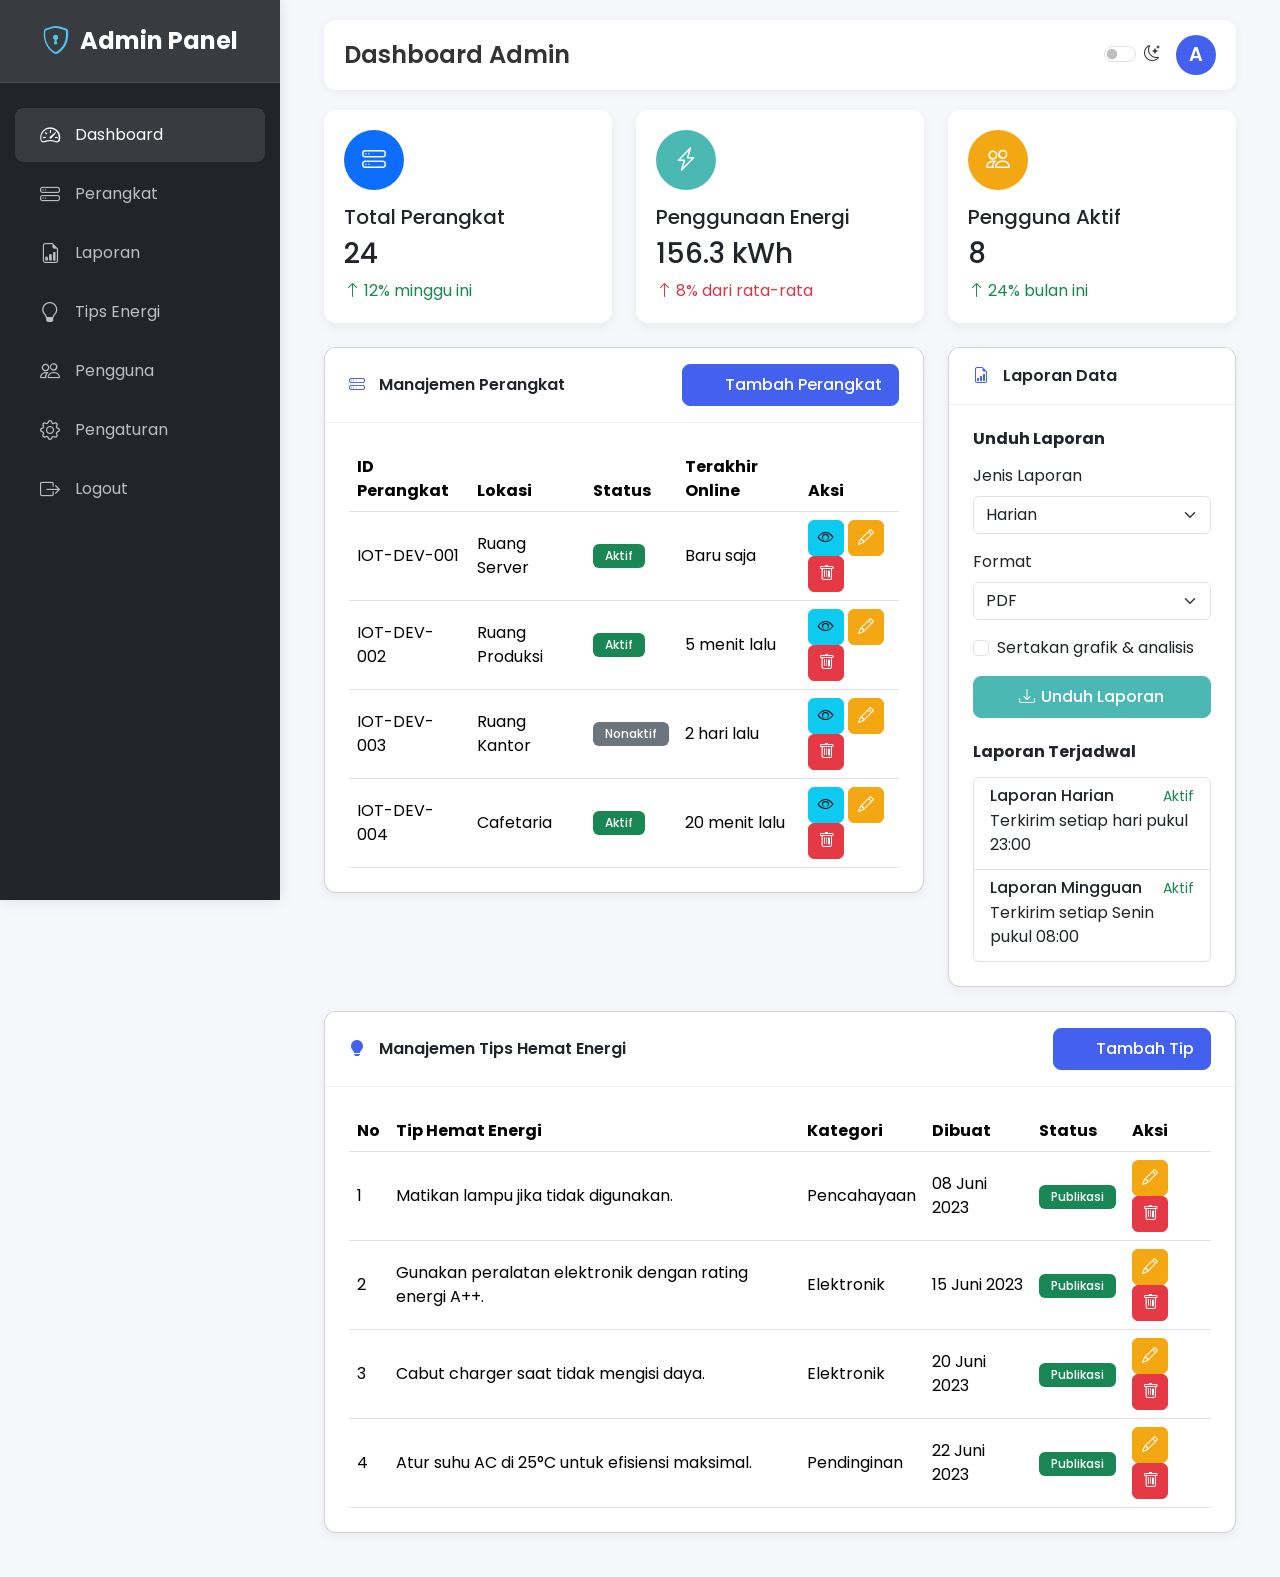
==== dashboard-admin.html @ 16c4a75a "Add user dashboard and login page with responsive design and dark mode support - Created dashboard-u" ====
<!doctype html>
<html lang="en">
    <head>
        <meta charset="UTF-8" />
        <meta name="viewport" content="width=device-width, initial-scale=1.0" />
        <title>Dashboard Admin</title>
        <!-- Bootstrap CSS -->
        <link
            href="https://cdn.jsdelivr.net/npm/bootstrap@5.3.3/dist/css/bootstrap.min.css"
            rel="stylesheet"
        />
        <!-- Bootstrap Icons -->
        <link
            rel="stylesheet"
            href="https://cdn.jsdelivr.net/npm/bootstrap-icons@1.11.3/font/bootstrap-icons.css"
        />
        <!-- Google Fonts -->
        <link rel="preconnect" href="https://fonts.googleapis.com" />
        <link rel="preconnect" href="https://fonts.gstatic.com" crossorigin />
        <link
            href="https://fonts.googleapis.com/css2?family=Poppins:wght@300;400;500;600;700&display=swap"
            rel="stylesheet"
        />
        <!-- DataTables -->
        <link
            href="https://cdn.datatables.net/1.13.6/css/dataTables.bootstrap5.min.css"
            rel="stylesheet"
        />
        <!-- AOS - Animate On Scroll Library -->
        <link
            href="https://unpkg.com/aos@2.3.1/dist/aos.css"
            rel="stylesheet"
        />
        <style>
            :root {
                --primary-color: #4361ee;
                --secondary-color: #3f37c9;
                --accent-color: #4cc9f0;
                --success-color: #4cb8b3;
                --warning-color: #f3a712;
                --danger-color: #e63946;
                --dark-color: #212529;
                --light-color: #f8f9fa;
                --body-bg: #f5f7fa;
            }

            body {
                font-family: "Poppins", sans-serif;
                background-color: var(--body-bg);
                min-height: 100vh;
                display: flex;
                flex-direction: column;
                color: #333;
                overflow-x: hidden;
            }

            /* Sidebar Styles */
            .sidebar {
                width: 280px;
                position: fixed;
                left: 0;
                top: 0;
                height: 100%;
                background: var(--dark-color);
                color: #fff;
                z-index: 1030;
                transition: all 0.3s;
                box-shadow: 0 0 15px rgba(0, 0, 0, 0.1);
                overflow-y: auto;
            }

            .sidebar-header {
                padding: 20px;
                background: rgba(255, 255, 255, 0.1);
                text-align: center;
                border-bottom: 1px solid rgba(255, 255, 255, 0.1);
            }

            .sidebar-brand {
                color: #fff;
                font-size: 1.5rem;
                font-weight: 700;
                text-decoration: none;
                display: flex;
                align-items: center;
                justify-content: center;
            }

            .sidebar-brand i {
                font-size: 1.75rem;
                margin-right: 10px;
                color: var(--accent-color);
            }

            .sidebar-menu {
                padding: 20px 0;
                list-style: none;
                margin: 0;
            }

            .sidebar-menu li {
                margin: 5px 15px;
                border-radius: 8px;
                overflow: hidden;
            }

            .sidebar-menu a {
                padding: 12px 20px;
                color: rgba(255, 255, 255, 0.7);
                text-decoration: none;
                font-size: 1rem;
                display: flex;
                align-items: center;
                transition: all 0.3s;
                border-radius: 8px;
            }

            .sidebar-menu a:hover,
            .sidebar-menu a.active {
                background: rgba(255, 255, 255, 0.1);
                color: #fff;
            }

            .sidebar-menu a i {
                margin-right: 10px;
                font-size: 1.25rem;
                width: 30px;
                text-align: center;
            }

            /* Main Content */
            .main-content {
                margin-left: 280px;
                padding: 20px;
                flex: 1;
                transition: all 0.3s;
                width: calc(100% - 280px);
                min-height: 100vh;
                overflow-x: hidden;
            }

            /* Header */
            .header {
                background-color: #fff;
                padding: 15px 20px;
                border-radius: 12px;
                box-shadow: 0 2px 10px rgba(0, 0, 0, 0.05);
                margin-bottom: 20px;
                display: flex;
                justify-content: space-between;
                align-items: center;
            }

            .header h2 {
                margin: 0;
                font-size: 1.5rem;
                font-weight: 600;
            }

            .user-profile {
                display: flex;
                align-items: center;
                gap: 10px;
            }

            .user-avatar {
                width: 40px;
                height: 40px;
                border-radius: 50%;
                background-color: var(--primary-color);
                color: white;
                display: flex;
                justify-content: center;
                align-items: center;
                font-weight: 600;
                font-size: 1.2rem;
            }

            /* Cards */
            .stat-card {
                border-radius: 12px;
                border: none;
                box-shadow: 0 4px 12px rgba(0, 0, 0, 0.05);
                transition: all 0.3s;
            }

            .stat-card:hover {
                transform: translateY(-5px);
                box-shadow: 0 8px 15px rgba(0, 0, 0, 0.1);
            }

            .stat-card .card-body {
                padding: 20px;
            }

            .stat-icon {
                width: 60px;
                height: 60px;
                border-radius: 50%;
                display: flex;
                align-items: center;
                justify-content: center;
                margin-bottom: 15px;
            }

            .stat-icon i {
                font-size: 24px;
                color: #fff;
            }

            /* Tables */
            .data-table {
                background: white;
                border-radius: 12px;
                overflow: hidden;
                box-shadow: 0 4px 12px rgba(0, 0, 0, 0.05);
            }

            .data-table .table {
                margin-bottom: 0;
            }

            .data-table .card-header {
                background-color: white;
                border-bottom: 1px solid rgba(0, 0, 0, 0.05);
                font-weight: 600;
                display: flex;
                align-items: center;
                justify-content: space-between;
                padding: 1rem 1.5rem;
            }

            .data-table .card-header i {
                color: var(--primary-color);
                margin-right: 10px;
            }

            .data-table .card-body {
                padding: 1.5rem;
            }

            /* Badges and buttons */
            .badge {
                padding: 6px 12px;
                font-weight: 500;
                border-radius: 6px;
            }

            .btn {
                border-radius: 8px;
                padding: 8px 16px;
                font-weight: 500;
                transition: all 0.3s ease;
            }

            .btn-icon {
                display: inline-flex;
                align-items: center;
                justify-content: center;
            }

            .btn-icon i {
                margin-right: 6px;
            }

            .btn-primary {
                background-color: var(--primary-color);
                border-color: var(--primary-color);
            }

            .btn-primary:hover {
                background-color: var(--secondary-color);
                border-color: var(--secondary-color);
                transform: translateY(-2px);
                box-shadow: 0 4px 8px rgba(67, 97, 238, 0.3);
            }

            .btn-success {
                background-color: var(--success-color);
                border-color: var(--success-color);
            }

            .btn-success:hover {
                background-color: #3da8a3;
                border-color: #3da8a3;
            }

            .btn-warning {
                background-color: var(--warning-color);
                border-color: var(--warning-color);
                color: white;
            }

            .btn-warning:hover {
                background-color: #e39700;
                border-color: #e39700;
                color: white;
            }

            .btn-danger {
                background-color: var(--danger-color);
                border-color: var(--danger-color);
            }

            .btn-danger:hover {
                background-color: #d32836;
                border-color: #d32836;
            }

            /* Mobile Responsiveness */
            .toggle-sidebar {
                background: none;
                border: none;
                color: #fff;
                font-size: 1.5rem;
                padding: 0.25rem 0.75rem;
                cursor: pointer;
                display: none;
            }

            /* Mobile Responsiveness */
            @media (max-width: 992px) {
                .sidebar {
                    margin-left: -280px;
                    z-index: 1050;
                    box-shadow: 5px 0 15px rgba(0, 0, 0, 0.2);
                }

                .sidebar.active {
                    margin-left: 0;
                }

                .main-content {
                    margin-left: 0;
                    width: 100%;
                    padding: 15px 10px;
                }

                .toggle-sidebar {
                    display: block;
                    position: fixed;
                    left: 15px;
                    top: 15px;
                    z-index: 1060;
                    background: var(--dark-color);
                    border-radius: 4px;
                }

                .header {
                    margin-top: 30px;
                    padding: 12px 15px;
                }

                .data-table .table {
                    min-width: 800px;
                }
            }

            .action-buttons .btn {
                width: 36px;
                height: 36px;
                padding: 0;
                display: inline-flex;
                align-items: center;
                justify-content: center;
                border-radius: 6px;
            }

            /* Modal styling */
            .modal-content {
                border-radius: 12px;
                border: none;
            }

            .modal-header {
                border-bottom: 1px solid rgba(0, 0, 0, 0.05);
                background-color: rgba(67, 97, 238, 0.05);
            }

            .modal-footer {
                border-top: 1px solid rgba(0, 0, 0, 0.05);
            }

            /* Dark Mode Toggle */
            .form-check-input:checked {
                background-color: var(--primary-color);
                border-color: var(--primary-color);
            }

            /* Dark Mode Styles */
            body.dark-mode {
                background-color: #121212;
                color: #f0f0f0;
            }

            body.dark-mode .sidebar {
                background: #1a1a1a;
            }

            body.dark-mode .header,
            body.dark-mode .stat-card,
            body.dark-mode .data-table,
            body.dark-mode .modal-content {
                background-color: #1e1e1e;
                color: #f0f0f0;
            }

            body.dark-mode .data-table .card-header {
                background-color: #1e1e1e;
                border-bottom: 1px solid rgba(255, 255, 255, 0.1);
            }

            body.dark-mode .table {
                color: #f0f0f0;
            }

            body.dark-mode .text-muted {
                color: #b0b0b0 !important;
            }

            body.dark-mode .list-group-item {
                background-color: #1e1e1e;
                color: #f0f0f0;
                border-color: rgba(255, 255, 255, 0.1);
            }
        </style>
    </head>

    <body>
        <!-- Toggle Sidebar Button (Mobile) -->
        <button class="toggle-sidebar" id="sidebarToggler">
            <i class="bi bi-list"></i>
        </button>

        <!-- Sidebar -->
        <div class="sidebar" id="sidebar">
            <div class="sidebar-header">
                <a href="#" class="sidebar-brand">
                    <i class="bi bi-shield-lock"></i>
                    Admin Panel
                </a>
            </div>

            <ul class="sidebar-menu">
                <li>
                    <a href="#" class="active">
                        <i class="bi bi-speedometer2"></i>
                        Dashboard
                    </a>
                </li>
                <li>
                    <a href="#">
                        <i class="bi bi-hdd-stack"></i>
                        Perangkat
                    </a>
                </li>
                <li>
                    <a href="#">
                        <i class="bi bi-file-earmark-bar-graph"></i>
                        Laporan
                    </a>
                </li>
                <li>
                    <a href="#">
                        <i class="bi bi-lightbulb"></i>
                        Tips Energi
                    </a>
                </li>
                <li>
                    <a href="#">
                        <i class="bi bi-people"></i>
                        Pengguna
                    </a>
                </li>
                <li>
                    <a href="#">
                        <i class="bi bi-gear"></i>
                        Pengaturan
                    </a>
                </li>
                <li>
                    <a href="index.html">
                        <i class="bi bi-box-arrow-right"></i>
                        Logout
                    </a>
                </li>
            </ul>
        </div>

        <!-- Main Content -->
        <div class="main-content" id="main-content">
            <div class="container-fluid px-md-4 px-2">
                <!-- Header -->
                <div
                    class="header"
                    data-aos="fade-down"
                    data-aos-duration="800"
                >
                    <h2>Dashboard Admin</h2>
                    <div class="user-profile">
                        <div class="d-flex align-items-center">
                            <div class="form-check form-switch me-3">
                                <input
                                    class="form-check-input"
                                    type="checkbox"
                                    id="darkModeSwitch"
                                />
                                <label
                                    class="form-check-label"
                                    for="darkModeSwitch"
                                >
                                    <i class="bi bi-moon-stars"></i>
                                </label>
                            </div>
                            <div class="user-avatar">A</div>
                        </div>
                    </div>
                </div>

                <!-- Stats Cards -->
                <div class="row g-4 mb-4">
                    <div
                        class="col-md-4"
                        data-aos="fade-up"
                        data-aos-duration="800"
                    >
                        <div class="card stat-card">
                            <div class="card-body">
                                <div class="d-flex justify-content-between">
                                    <div>
                                        <div class="stat-icon bg-primary">
                                            <i class="bi bi-hdd-stack"></i>
                                        </div>
                                        <h5 class="card-title">
                                            Total Perangkat
                                        </h5>
                                        <h3 class="mb-2">24</h3>
                                        <p class="text-success mb-0">
                                            <i class="bi bi-arrow-up"></i> 12%
                                            minggu ini
                                        </p>
                                    </div>
                                </div>
                            </div>
                        </div>
                    </div>
                    <div
                        class="col-md-4"
                        data-aos="fade-up"
                        data-aos-duration="800"
                        data-aos-delay="100"
                    >
                        <div class="card stat-card">
                            <div class="card-body">
                                <div class="d-flex justify-content-between">
                                    <div>
                                        <div
                                            class="stat-icon"
                                            style="
                                                background-color: var(
                                                    --success-color
                                                );
                                            "
                                        >
                                            <i
                                                class="bi bi-lightning-charge"
                                            ></i>
                                        </div>
                                        <h5 class="card-title">
                                            Penggunaan Energi
                                        </h5>
                                        <h3 class="mb-2">156.3 kWh</h3>
                                        <p class="text-danger mb-0">
                                            <i class="bi bi-arrow-up"></i> 8%
                                            dari rata-rata
                                        </p>
                                    </div>
                                </div>
                            </div>
                        </div>
                    </div>
                    <div
                        class="col-md-4"
                        data-aos="fade-up"
                        data-aos-duration="800"
                        data-aos-delay="200"
                    >
                        <div class="card stat-card">
                            <div class="card-body">
                                <div class="d-flex justify-content-between">
                                    <div>
                                        <div
                                            class="stat-icon"
                                            style="
                                                background-color: var(
                                                    --warning-color
                                                );
                                            "
                                        >
                                            <i class="bi bi-people"></i>
                                        </div>
                                        <h5 class="card-title">
                                            Pengguna Aktif
                                        </h5>
                                        <h3 class="mb-2">8</h3>
                                        <p class="text-success mb-0">
                                            <i class="bi bi-arrow-up"></i> 24%
                                            bulan ini
                                        </p>
                                    </div>
                                </div>
                            </div>
                        </div>
                    </div>
                </div>

                <!-- Device Management -->
                <div class="row g-4 mb-4">
                    <div class="col-lg-8" data-aos="fade-up">
                        <div class="card data-table">
                            <div class="card-header">
                                <div>
                                    <i class="bi bi-hdd-stack"></i>
                                    Manajemen Perangkat
                                </div>
                                <button
                                    class="btn btn-primary btn-icon"
                                    data-bs-toggle="modal"
                                    data-bs-target="#addDeviceModal"
                                >
                                    <i class="bi bi-plus-lg"></i> Tambah
                                    Perangkat
                                </button>
                            </div>
                            <div class="card-body">
                                <div class="table-responsive">
                                    <table
                                        id="deviceTable"
                                        class="table table-hover align-middle"
                                    >
                                        <thead>
                                            <tr>
                                                <th>ID Perangkat</th>
                                                <th>Lokasi</th>
                                                <th>Status</th>
                                                <th>Terakhir Online</th>
                                                <th>Aksi</th>
                                            </tr>
                                        </thead>
                                        <tbody>
                                            <tr>
                                                <td>IOT-DEV-001</td>
                                                <td>Ruang Server</td>
                                                <td>
                                                    <span
                                                        class="badge bg-success"
                                                        >Aktif</span
                                                    >
                                                </td>
                                                <td>Baru saja</td>
                                                <td class="action-buttons">
                                                    <button
                                                        class="btn btn-info"
                                                        title="Lihat detail"
                                                    >
                                                        <i
                                                            class="bi bi-eye"
                                                        ></i>
                                                    </button>
                                                    <button
                                                        class="btn btn-warning"
                                                        title="Edit"
                                                    >
                                                        <i
                                                            class="bi bi-pencil"
                                                        ></i>
                                                    </button>
                                                    <button
                                                        class="btn btn-danger"
                                                        title="Hapus"
                                                    >
                                                        <i
                                                            class="bi bi-trash"
                                                        ></i>
                                                    </button>
                                                </td>
                                            </tr>
                                            <tr>
                                                <td>IOT-DEV-002</td>
                                                <td>Ruang Produksi</td>
                                                <td>
                                                    <span
                                                        class="badge bg-success"
                                                        >Aktif</span
                                                    >
                                                </td>
                                                <td>5 menit lalu</td>
                                                <td class="action-buttons">
                                                    <button
                                                        class="btn btn-info"
                                                        title="Lihat detail"
                                                    >
                                                        <i
                                                            class="bi bi-eye"
                                                        ></i>
                                                    </button>
                                                    <button
                                                        class="btn btn-warning"
                                                        title="Edit"
                                                    >
                                                        <i
                                                            class="bi bi-pencil"
                                                        ></i>
                                                    </button>
                                                    <button
                                                        class="btn btn-danger"
                                                        title="Hapus"
                                                    >
                                                        <i
                                                            class="bi bi-trash"
                                                        ></i>
                                                    </button>
                                                </td>
                                            </tr>
                                            <tr>
                                                <td>IOT-DEV-003</td>
                                                <td>Ruang Kantor</td>
                                                <td>
                                                    <span
                                                        class="badge bg-secondary"
                                                        >Nonaktif</span
                                                    >
                                                </td>
                                                <td>2 hari lalu</td>
                                                <td class="action-buttons">
                                                    <button
                                                        class="btn btn-info"
                                                        title="Lihat detail"
                                                    >
                                                        <i
                                                            class="bi bi-eye"
                                                        ></i>
                                                    </button>
                                                    <button
                                                        class="btn btn-warning"
                                                        title="Edit"
                                                    >
                                                        <i
                                                            class="bi bi-pencil"
                                                        ></i>
                                                    </button>
                                                    <button
                                                        class="btn btn-danger"
                                                        title="Hapus"
                                                    >
                                                        <i
                                                            class="bi bi-trash"
                                                        ></i>
                                                    </button>
                                                </td>
                                            </tr>
                                            <tr>
                                                <td>IOT-DEV-004</td>
                                                <td>Cafetaria</td>
                                                <td>
                                                    <span
                                                        class="badge bg-success"
                                                        >Aktif</span
                                                    >
                                                </td>
                                                <td>20 menit lalu</td>
                                                <td class="action-buttons">
                                                    <button
                                                        class="btn btn-info"
                                                        title="Lihat detail"
                                                    >
                                                        <i
                                                            class="bi bi-eye"
                                                        ></i>
                                                    </button>
                                                    <button
                                                        class="btn btn-warning"
                                                        title="Edit"
                                                    >
                                                        <i
                                                            class="bi bi-pencil"
                                                        ></i>
                                                    </button>
                                                    <button
                                                        class="btn btn-danger"
                                                        title="Hapus"
                                                    >
                                                        <i
                                                            class="bi bi-trash"
                                                        ></i>
                                                    </button>
                                                </td>
                                            </tr>
                                        </tbody>
                                    </table>
                                </div>
                            </div>
                        </div>
                    </div>

                    <!-- Reports -->
                    <div
                        class="col-lg-4"
                        data-aos="fade-up"
                        data-aos-delay="100"
                    >
                        <div class="card data-table">
                            <div class="card-header">
                                <div>
                                    <i class="bi bi-file-earmark-bar-graph"></i>
                                    Laporan Data
                                </div>
                            </div>
                            <div class="card-body">
                                <div class="mb-4">
                                    <h6 class="fw-bold mb-3">Unduh Laporan</h6>
                                    <form>
                                        <div class="mb-3">
                                            <label
                                                for="reportType"
                                                class="form-label"
                                                >Jenis Laporan</label
                                            >
                                            <select
                                                id="reportType"
                                                class="form-select"
                                            >
                                                <option>Harian</option>
                                                <option>Mingguan</option>
                                                <option>Bulanan</option>
                                                <option>Kustom</option>
                                            </select>
                                        </div>

                                        <div class="mb-3">
                                            <label
                                                for="reportFormat"
                                                class="form-label"
                                                >Format</label
                                            >
                                            <select
                                                id="reportFormat"
                                                class="form-select"
                                            >
                                                <option>PDF</option>
                                                <option>Excel</option>
                                                <option>CSV</option>
                                            </select>
                                        </div>

                                        <div class="mb-3">
                                            <div class="form-check">
                                                <input
                                                    class="form-check-input"
                                                    type="checkbox"
                                                    id="includeCharts"
                                                />
                                                <label
                                                    class="form-check-label"
                                                    for="includeCharts"
                                                >
                                                    Sertakan grafik & analisis
                                                </label>
                                            </div>
                                        </div>

                                        <div class="d-grid">
                                            <button
                                                type="submit"
                                                class="btn btn-success btn-icon"
                                            >
                                                <i class="bi bi-download"></i>
                                                Unduh Laporan
                                            </button>
                                        </div>
                                    </form>
                                </div>

                                <div>
                                    <h6 class="fw-bold mb-3">
                                        Laporan Terjadwal
                                    </h6>
                                    <div class="list-group">
                                        <a
                                            href="#"
                                            class="list-group-item list-group-item-action"
                                        >
                                            <div
                                                class="d-flex w-100 justify-content-between"
                                            >
                                                <h6 class="mb-1">
                                                    Laporan Harian
                                                </h6>
                                                <small class="text-success"
                                                    >Aktif</small
                                                >
                                            </div>
                                            <p class="mb-1">
                                                Terkirim setiap hari pukul 23:00
                                            </p>
                                        </a>
                                        <a
                                            href="#"
                                            class="list-group-item list-group-item-action"
                                        >
                                            <div
                                                class="d-flex w-100 justify-content-between"
                                            >
                                                <h6 class="mb-1">
                                                    Laporan Mingguan
                                                </h6>
                                                <small class="text-success"
                                                    >Aktif</small
                                                >
                                            </div>
                                            <p class="mb-1">
                                                Terkirim setiap Senin pukul
                                                08:00
                                            </p>
                                        </a>
                                    </div>
                                </div>
                            </div>
                        </div>
                    </div>
                </div>

                <!-- Energy Tips Management -->
                <div class="row mb-4">
                    <div class="col-12" data-aos="fade-up" data-aos-delay="150">
                        <div class="card data-table">
                            <div class="card-header">
                                <div>
                                    <i class="bi bi-lightbulb-fill"></i>
                                    Manajemen Tips Hemat Energi
                                </div>
                                <button
                                    class="btn btn-primary btn-icon"
                                    data-bs-toggle="modal"
                                    data-bs-target="#addTipModal"
                                >
                                    <i class="bi bi-plus-lg"></i> Tambah Tip
                                </button>
                            </div>
                            <div class="card-body">
                                <div class="table-responsive">
                                    <table
                                        id="tipsTable"
                                        class="table table-hover align-middle"
                                    >
                                        <thead>
                                            <tr>
                                                <th>No</th>
                                                <th>Tip Hemat Energi</th>
                                                <th>Kategori</th>
                                                <th>Dibuat</th>
                                                <th>Status</th>
                                                <th>Aksi</th>
                                            </tr>
                                        </thead>
                                        <tbody>
                                            <tr>
                                                <td>1</td>
                                                <td>
                                                    Matikan lampu jika tidak
                                                    digunakan.
                                                </td>
                                                <td>Pencahayaan</td>
                                                <td>08 Juni 2023</td>
                                                <td>
                                                    <span
                                                        class="badge bg-success"
                                                        >Publikasi</span
                                                    >
                                                </td>
                                                <td class="action-buttons">
                                                    <button
                                                        class="btn btn-warning"
                                                        title="Edit"
                                                    >
                                                        <i
                                                            class="bi bi-pencil"
                                                        ></i>
                                                    </button>
                                                    <button
                                                        class="btn btn-danger"
                                                        title="Hapus"
                                                    >
                                                        <i
                                                            class="bi bi-trash"
                                                        ></i>
                                                    </button>
                                                </td>
                                            </tr>
                                            <tr>
                                                <td>2</td>
                                                <td>
                                                    Gunakan peralatan elektronik
                                                    dengan rating energi A++.
                                                </td>
                                                <td>Elektronik</td>
                                                <td>15 Juni 2023</td>
                                                <td>
                                                    <span
                                                        class="badge bg-success"
                                                        >Publikasi</span
                                                    >
                                                </td>
                                                <td class="action-buttons">
                                                    <button
                                                        class="btn btn-warning"
                                                        title="Edit"
                                                    >
                                                        <i
                                                            class="bi bi-pencil"
                                                        ></i>
                                                    </button>
                                                    <button
                                                        class="btn btn-danger"
                                                        title="Hapus"
                                                    >
                                                        <i
                                                            class="bi bi-trash"
                                                        ></i>
                                                    </button>
                                                </td>
                                            </tr>
                                            <tr>
                                                <td>3</td>
                                                <td>
                                                    Cabut charger saat tidak
                                                    mengisi daya.
                                                </td>
                                                <td>Elektronik</td>
                                                <td>20 Juni 2023</td>
                                                <td>
                                                    <span
                                                        class="badge bg-success"
                                                        >Publikasi</span
                                                    >
                                                </td>
                                                <td class="action-buttons">
                                                    <button
                                                        class="btn btn-warning"
                                                        title="Edit"
                                                    >
                                                        <i
                                                            class="bi bi-pencil"
                                                        ></i>
                                                    </button>
                                                    <button
                                                        class="btn btn-danger"
                                                        title="Hapus"
                                                    >
                                                        <i
                                                            class="bi bi-trash"
                                                        ></i>
                                                    </button>
                                                </td>
                                            </tr>
                                            <tr>
                                                <td>4</td>
                                                <td>
                                                    Atur suhu AC di 25°C untuk
                                                    efisiensi maksimal.
                                                </td>
                                                <td>Pendinginan</td>
                                                <td>22 Juni 2023</td>
                                                <td>
                                                    <span
                                                        class="badge bg-success"
                                                        >Publikasi</span
                                                    >
                                                </td>
                                                <td class="action-buttons">
                                                    <button
                                                        class="btn btn-warning"
                                                        title="Edit"
                                                    >
                                                        <i
                                                            class="bi bi-pencil"
                                                        ></i>
                                                    </button>
                                                    <button
                                                        class="btn btn-danger"
                                                        title="Hapus"
                                                    >
                                                        <i
                                                            class="bi bi-trash"
                                                        ></i>
                                                    </button>
                                                </td>
                                            </tr>
                                        </tbody>
                                    </table>
                                </div>
                            </div>
                        </div>
                    </div>
                </div>
            </div>
        </div>

        <!-- Add Device Modal -->
        <div
            class="modal fade"
            id="addDeviceModal"
            tabindex="-1"
            aria-hidden="true"
        >
            <div class="modal-dialog modal-dialog-centered">
                <div class="modal-content">
                    <div class="modal-header">
                        <h5 class="modal-title">
                            <i class="bi bi-hdd-stack me-2"></i>Tambah Perangkat
                            Baru
                        </h5>
                        <button
                            type="button"
                            class="btn-close"
                            data-bs-dismiss="modal"
                            aria-label="Close"
                        ></button>
                    </div>
                    <div class="modal-body">
                        <form id="addDeviceForm">
                            <div class="mb-3">
                                <label for="deviceId" class="form-label"
                                    >ID Perangkat</label
                                >
                                <input
                                    type="text"
                                    class="form-control"
                                    id="deviceId"
                                    placeholder="mis. IOT-DEV-005"
                                />
                            </div>
                            <div class="mb-3">
                                <label for="deviceLocation" class="form-label"
                                    >Lokasi</label
                                >
                                <input
                                    type="text"
                                    class="form-control"
                                    id="deviceLocation"
                                    placeholder="mis. Ruang Meeting"
                                />
                            </div>
                            <div class="mb-3">
                                <label for="deviceType" class="form-label"
                                    >Tipe Perangkat</label
                                >
                                <select class="form-select" id="deviceType">
                                    <option>Sensor Energi</option>
                                    <option>Smart Plug</option>
                                    <option>Meter Listrik</option>
                                    <option>Sensor Suhu</option>
                                </select>
                            </div>
                            <div class="mb-3">
                                <label
                                    for="deviceDescription"
                                    class="form-label"
                                    >Deskripsi</label
                                >
                                <textarea
                                    class="form-control"
                                    id="deviceDescription"
                                    rows="3"
                                ></textarea>
                            </div>
                            <div class="form-check form-switch mb-3">
                                <input
                                    class="form-check-input"
                                    type="checkbox"
                                    id="deviceStatus"
                                    checked
                                />
                                <label
                                    class="form-check-label"
                                    for="deviceStatus"
                                    >Aktifkan perangkat</label
                                >
                            </div>
                        </form>
                    </div>
                    <div class="modal-footer">
                        <button
                            type="button"
                            class="btn btn-secondary"
                            data-bs-dismiss="modal"
                        >
                            Batal
                        </button>
                        <button type="button" class="btn btn-primary">
                            Simpan Perangkat
                        </button>
                    </div>
                </div>
            </div>
        </div>

        <!-- Add Tip Modal -->
        <div
            class="modal fade"
            id="addTipModal"
            tabindex="-1"
            aria-hidden="true"
        >
            <div class="modal-dialog modal-dialog-centered">
                <div class="modal-content">
                    <div class="modal-header">
                        <h5 class="modal-title">
                            <i class="bi bi-lightbulb me-2"></i>Tambah Tip Hemat
                            Energi
                        </h5>
                        <button
                            type="button"
                            class="btn-close"
                            data-bs-dismiss="modal"
                            aria-label="Close"
                        ></button>
                    </div>
                    <div class="modal-body">
                        <form id="addTipForm">
                            <div class="mb-3">
                                <label for="tipContent" class="form-label"
                                    >Konten Tip</label
                                >
                                <textarea
                                    class="form-control"
                                    id="tipContent"
                                    rows="3"
                                ></textarea>
                            </div>
                            <div class="mb-3">
                                <label for="tipCategory" class="form-label"
                                    >Kategori</label
                                >
                                <select class="form-select" id="tipCategory">
                                    <option>Pencahayaan</option>
                                    <option>Elektronik</option>
                                    <option>Pendinginan</option>
                                    <option>Pemanasan</option>
                                    <option>Lainnya</option>
                                </select>
                            </div>
                            <div class="form-check form-switch mb-3">
                                <input
                                    class="form-check-input"
                                    type="checkbox"
                                    id="tipStatus"
                                    checked
                                />
                                <label class="form-check-label" for="tipStatus"
                                    >Publikasikan segera</label
                                >
                            </div>
                        </form>
                    </div>
                    <div class="modal-footer">
                        <button
                            type="button"
                            class="btn btn-secondary"
                            data-bs-dismiss="modal"
                        >
                            Batal
                        </button>
                        <button type="button" class="btn btn-primary">
                            Simpan Tip
                        </button>
                    </div>
                </div>
            </div>
        </div>

        <!-- Bootstrap JS -->
        <script src="https://cdn.jsdelivr.net/npm/bootstrap@5.3.3/dist/js/bootstrap.bundle.min.js"></script>
        <!-- DataTables JS -->
        <script src="https://code.jquery.com/jquery-3.7.0.js"></script>
        <script src="https://cdn.datatables.net/1.13.6/js/jquery.dataTables.min.js"></script>
        <script src="https://cdn.datatables.net/1.13.6/js/dataTables.bootstrap5.min.js"></script>
        <!-- AOS - Animate On Scroll -->
        <script src="https://unpkg.com/aos@2.3.1/dist/aos.js"></script>
        <!-- Custom JS -->
        <script>
            // Initialize AOS
            AOS.init();

            // Initialize DataTables
            $(document).ready(function () {
                $("#deviceTable").DataTable({
                    responsive: true,
                    pageLength: 5,
                    lengthMenu: [5, 10, 25, 50],
                    scrollX: true,
                    autoWidth: false,
                });

                $("#tipsTable").DataTable({
                    responsive: true,
                    pageLength: 5,
                    lengthMenu: [5, 10, 25, 50],
                    scrollX: true,
                    autoWidth: false,
                });

                // Fix layout issues with DataTables on window resize
                $(window).on("resize", function () {
                    $(".dataTable").DataTable().columns.adjust();
                });
            });

            // Sidebar Toggle for Mobile
            document
                .getElementById("sidebarToggler")
                .addEventListener("click", function () {
                    const sidebar = document.getElementById("sidebar");
                    sidebar.classList.toggle("active");

                    // If sidebar is active (opened), add overlay
                    if (sidebar.classList.contains("active")) {
                        const overlay = document.createElement("div");
                        overlay.id = "sidebar-overlay";
                        overlay.style.position = "fixed";
                        overlay.style.top = "0";
                        overlay.style.left = "0";
                        overlay.style.right = "0";
                        overlay.style.bottom = "0";
                        overlay.style.backgroundColor = "rgba(0,0,0,0.4)";
                        overlay.style.zIndex = "1040";
                        document.body.appendChild(overlay);

                        overlay.addEventListener("click", function () {
                            sidebar.classList.remove("active");
                            this.remove();
                        });
                    } else {
                        // Remove overlay when sidebar is closed
                        const existingOverlay =
                            document.getElementById("sidebar-overlay");
                        if (existingOverlay) {
                            existingOverlay.remove();
                        }
                    }
                });

            // Dark Mode Toggle
            const darkModeSwitch = document.getElementById("darkModeSwitch");
            const body = document.body;

            // Check for saved dark mode preference or use OS preference
            const isDarkMode =
                localStorage.getItem("darkMode") === "enabled" ||
                (window.matchMedia &&
                    window.matchMedia("(prefers-color-scheme: dark)").matches &&
                    localStorage.getItem("darkMode") !== "disabled");

            // Set initial state
            if (isDarkMode) {
                body.classList.add("dark-mode");
                darkModeSwitch.checked = true;
            }

            // Toggle dark mode
            darkModeSwitch.addEventListener("change", function () {
                if (this.checked) {
                    body.classList.add("dark-mode");
                    localStorage.setItem("darkMode", "enabled");
                } else {
                    body.classList.remove("dark-mode");
                    localStorage.setItem("darkMode", "disabled");
                }
            });

            // Alert for demo actions
            document.addEventListener("click", function (e) {
                const target = e.target;

                // If we click on a button inside action-buttons
                if (
                    target.tagName === "I" &&
                    target.parentElement.classList.contains("btn")
                ) {
                    e.preventDefault();
                    alert(
                        "Fitur ini akan berfungsi di implementasi sebenarnya.",
                    );
                }

                // Save buttons in modals
                if (
                    target.innerText === "Simpan Perangkat" ||
                    target.innerText === "Simpan Tip"
                ) {
                    e.preventDefault();
                    alert("Data tersimpan! (Demo)");
                    // Close modal
                    const modal = bootstrap.Modal.getInstance(
                        target.closest(".modal"),
                    );
                    modal.hide();
                }
            });
        </script>
    </body>
</html>
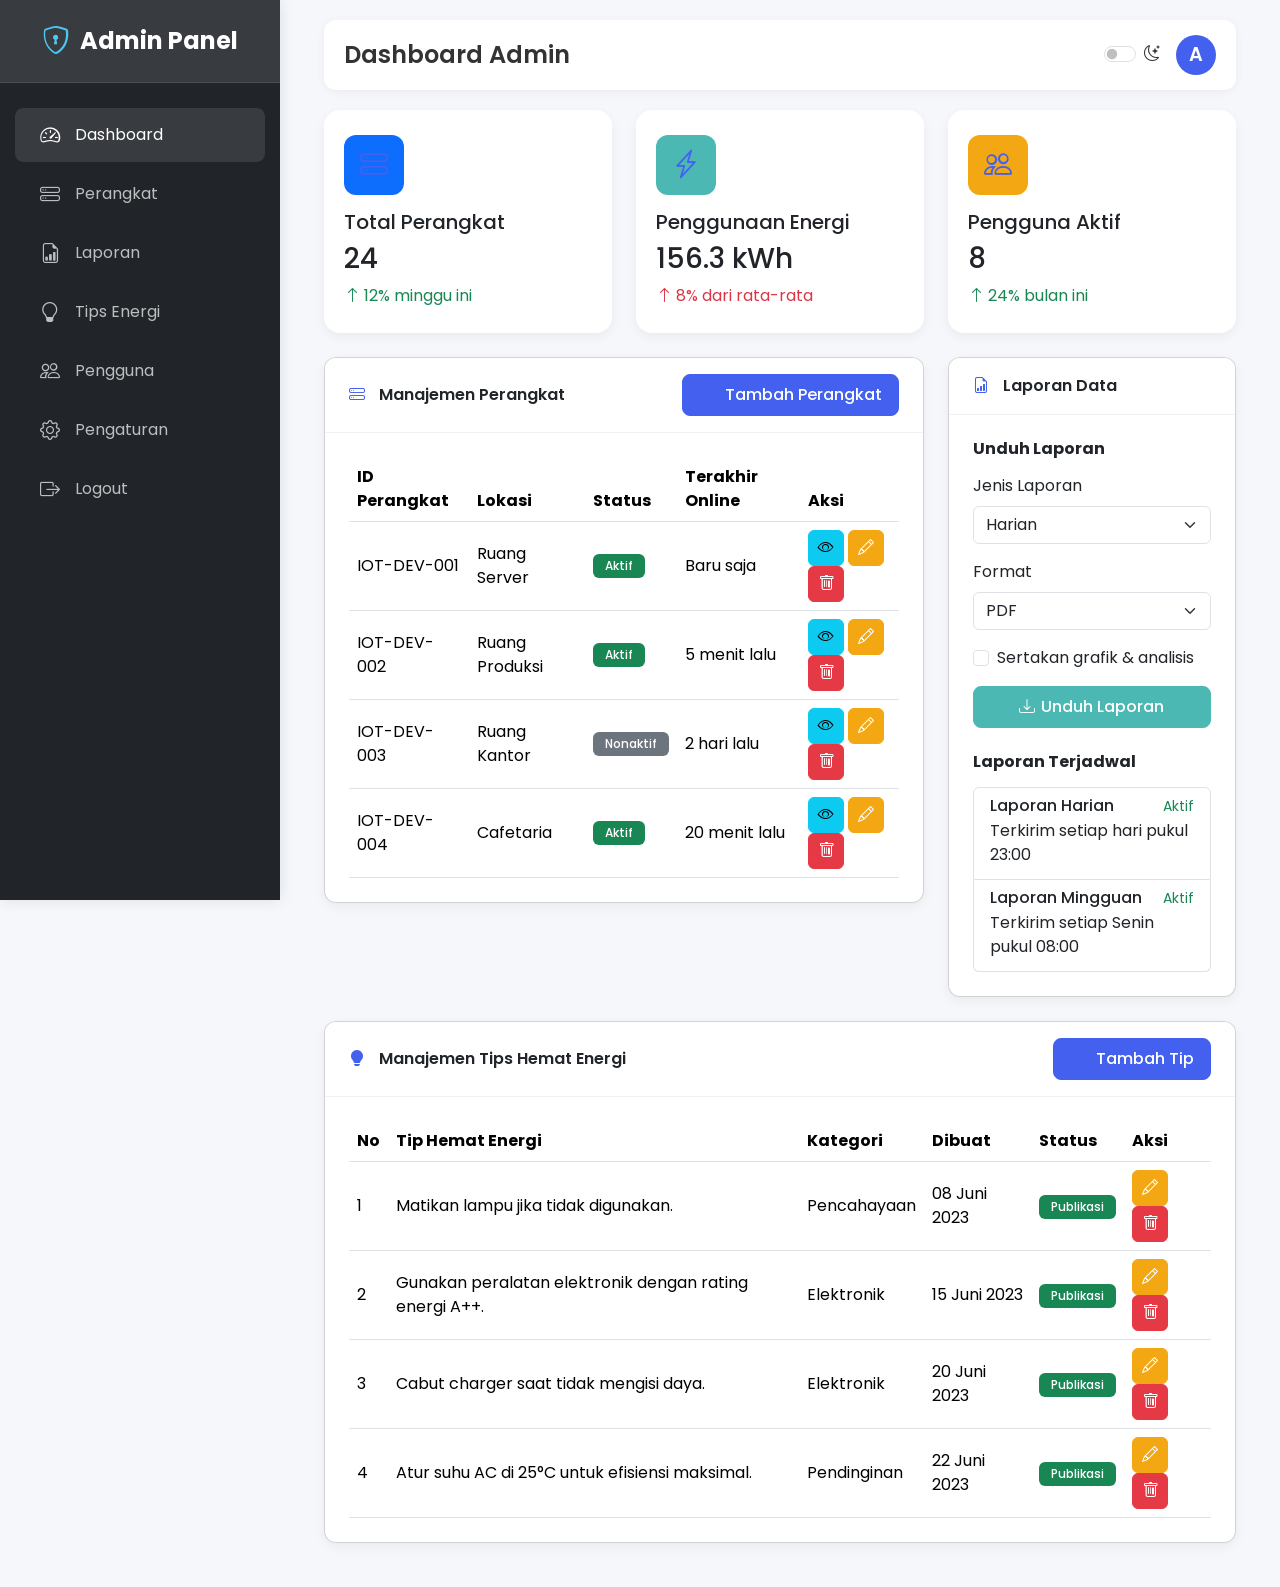
==== commit 2e69317b: "Refactor login page and styles; add external CSS and JS files for better organization and maintainab" ====
--- a/dashboard-admin.html
+++ b/dashboard-admin.html
@@ -1,1412 +1,641 @@
-<!doctype html>
+<!DOCTYPE html>
 <html lang="en">
-    <head>
-        <meta charset="UTF-8" />
-        <meta name="viewport" content="width=device-width, initial-scale=1.0" />
-        <title>Dashboard Admin</title>
-        <!-- Bootstrap CSS -->
-        <link
-            href="https://cdn.jsdelivr.net/npm/bootstrap@5.3.3/dist/css/bootstrap.min.css"
-            rel="stylesheet"
-        />
-        <!-- Bootstrap Icons -->
-        <link
-            rel="stylesheet"
-            href="https://cdn.jsdelivr.net/npm/bootstrap-icons@1.11.3/font/bootstrap-icons.css"
-        />
-        <!-- Google Fonts -->
-        <link rel="preconnect" href="https://fonts.googleapis.com" />
-        <link rel="preconnect" href="https://fonts.gstatic.com" crossorigin />
-        <link
-            href="https://fonts.googleapis.com/css2?family=Poppins:wght@300;400;500;600;700&display=swap"
-            rel="stylesheet"
-        />
-        <!-- DataTables -->
-        <link
-            href="https://cdn.datatables.net/1.13.6/css/dataTables.bootstrap5.min.css"
-            rel="stylesheet"
-        />
-        <!-- AOS - Animate On Scroll Library -->
-        <link
-            href="https://unpkg.com/aos@2.3.1/dist/aos.css"
-            rel="stylesheet"
-        />
-        <style>
-            :root {
-                --primary-color: #4361ee;
-                --secondary-color: #3f37c9;
-                --accent-color: #4cc9f0;
-                --success-color: #4cb8b3;
-                --warning-color: #f3a712;
-                --danger-color: #e63946;
-                --dark-color: #212529;
-                --light-color: #f8f9fa;
-                --body-bg: #f5f7fa;
-            }
-
-            body {
-                font-family: "Poppins", sans-serif;
-                background-color: var(--body-bg);
-                min-height: 100vh;
-                display: flex;
-                flex-direction: column;
-                color: #333;
-                overflow-x: hidden;
-            }
-
-            /* Sidebar Styles */
-            .sidebar {
-                width: 280px;
-                position: fixed;
-                left: 0;
-                top: 0;
-                height: 100%;
-                background: var(--dark-color);
-                color: #fff;
-                z-index: 1030;
-                transition: all 0.3s;
-                box-shadow: 0 0 15px rgba(0, 0, 0, 0.1);
-                overflow-y: auto;
-            }
-
-            .sidebar-header {
-                padding: 20px;
-                background: rgba(255, 255, 255, 0.1);
-                text-align: center;
-                border-bottom: 1px solid rgba(255, 255, 255, 0.1);
-            }
-
-            .sidebar-brand {
-                color: #fff;
-                font-size: 1.5rem;
-                font-weight: 700;
-                text-decoration: none;
-                display: flex;
-                align-items: center;
-                justify-content: center;
-            }
-
-            .sidebar-brand i {
-                font-size: 1.75rem;
-                margin-right: 10px;
-                color: var(--accent-color);
-            }
-
-            .sidebar-menu {
-                padding: 20px 0;
-                list-style: none;
-                margin: 0;
-            }
-
-            .sidebar-menu li {
-                margin: 5px 15px;
-                border-radius: 8px;
-                overflow: hidden;
-            }
-
-            .sidebar-menu a {
-                padding: 12px 20px;
-                color: rgba(255, 255, 255, 0.7);
-                text-decoration: none;
-                font-size: 1rem;
-                display: flex;
-                align-items: center;
-                transition: all 0.3s;
-                border-radius: 8px;
-            }
-
-            .sidebar-menu a:hover,
-            .sidebar-menu a.active {
-                background: rgba(255, 255, 255, 0.1);
-                color: #fff;
-            }
-
-            .sidebar-menu a i {
-                margin-right: 10px;
-                font-size: 1.25rem;
-                width: 30px;
-                text-align: center;
-            }
-
-            /* Main Content */
-            .main-content {
-                margin-left: 280px;
-                padding: 20px;
-                flex: 1;
-                transition: all 0.3s;
-                width: calc(100% - 280px);
-                min-height: 100vh;
-                overflow-x: hidden;
-            }
-
-            /* Header */
-            .header {
-                background-color: #fff;
-                padding: 15px 20px;
-                border-radius: 12px;
-                box-shadow: 0 2px 10px rgba(0, 0, 0, 0.05);
-                margin-bottom: 20px;
-                display: flex;
-                justify-content: space-between;
-                align-items: center;
-            }
-
-            .header h2 {
-                margin: 0;
-                font-size: 1.5rem;
-                font-weight: 600;
-            }
-
-            .user-profile {
-                display: flex;
-                align-items: center;
-                gap: 10px;
-            }
-
-            .user-avatar {
-                width: 40px;
-                height: 40px;
-                border-radius: 50%;
-                background-color: var(--primary-color);
-                color: white;
-                display: flex;
-                justify-content: center;
-                align-items: center;
-                font-weight: 600;
-                font-size: 1.2rem;
-            }
-
-            /* Cards */
-            .stat-card {
-                border-radius: 12px;
-                border: none;
-                box-shadow: 0 4px 12px rgba(0, 0, 0, 0.05);
-                transition: all 0.3s;
-            }
-
-            .stat-card:hover {
-                transform: translateY(-5px);
-                box-shadow: 0 8px 15px rgba(0, 0, 0, 0.1);
-            }
-
-            .stat-card .card-body {
-                padding: 20px;
-            }
-
-            .stat-icon {
-                width: 60px;
-                height: 60px;
-                border-radius: 50%;
-                display: flex;
-                align-items: center;
-                justify-content: center;
-                margin-bottom: 15px;
-            }
-
-            .stat-icon i {
-                font-size: 24px;
-                color: #fff;
-            }
-
-            /* Tables */
-            .data-table {
-                background: white;
-                border-radius: 12px;
-                overflow: hidden;
-                box-shadow: 0 4px 12px rgba(0, 0, 0, 0.05);
-            }
-
-            .data-table .table {
-                margin-bottom: 0;
-            }
-
-            .data-table .card-header {
-                background-color: white;
-                border-bottom: 1px solid rgba(0, 0, 0, 0.05);
-                font-weight: 600;
-                display: flex;
-                align-items: center;
-                justify-content: space-between;
-                padding: 1rem 1.5rem;
-            }
-
-            .data-table .card-header i {
-                color: var(--primary-color);
-                margin-right: 10px;
-            }
-
-            .data-table .card-body {
-                padding: 1.5rem;
-            }
-
-            /* Badges and buttons */
-            .badge {
-                padding: 6px 12px;
-                font-weight: 500;
-                border-radius: 6px;
-            }
-
-            .btn {
-                border-radius: 8px;
-                padding: 8px 16px;
-                font-weight: 500;
-                transition: all 0.3s ease;
-            }
-
-            .btn-icon {
-                display: inline-flex;
-                align-items: center;
-                justify-content: center;
-            }
-
-            .btn-icon i {
-                margin-right: 6px;
-            }
-
-            .btn-primary {
-                background-color: var(--primary-color);
-                border-color: var(--primary-color);
-            }
-
-            .btn-primary:hover {
-                background-color: var(--secondary-color);
-                border-color: var(--secondary-color);
-                transform: translateY(-2px);
-                box-shadow: 0 4px 8px rgba(67, 97, 238, 0.3);
-            }
-
-            .btn-success {
-                background-color: var(--success-color);
-                border-color: var(--success-color);
-            }
-
-            .btn-success:hover {
-                background-color: #3da8a3;
-                border-color: #3da8a3;
-            }
-
-            .btn-warning {
-                background-color: var(--warning-color);
-                border-color: var(--warning-color);
-                color: white;
-            }
-
-            .btn-warning:hover {
-                background-color: #e39700;
-                border-color: #e39700;
-                color: white;
-            }
-
-            .btn-danger {
-                background-color: var(--danger-color);
-                border-color: var(--danger-color);
-            }
-
-            .btn-danger:hover {
-                background-color: #d32836;
-                border-color: #d32836;
-            }
-
-            /* Mobile Responsiveness */
-            .toggle-sidebar {
-                background: none;
-                border: none;
-                color: #fff;
-                font-size: 1.5rem;
-                padding: 0.25rem 0.75rem;
-                cursor: pointer;
-                display: none;
-            }
-
-            /* Mobile Responsiveness */
-            @media (max-width: 992px) {
-                .sidebar {
-                    margin-left: -280px;
-                    z-index: 1050;
-                    box-shadow: 5px 0 15px rgba(0, 0, 0, 0.2);
-                }
-
-                .sidebar.active {
-                    margin-left: 0;
-                }
-
-                .main-content {
-                    margin-left: 0;
-                    width: 100%;
-                    padding: 15px 10px;
-                }
-
-                .toggle-sidebar {
-                    display: block;
-                    position: fixed;
-                    left: 15px;
-                    top: 15px;
-                    z-index: 1060;
-                    background: var(--dark-color);
-                    border-radius: 4px;
-                }
-
-                .header {
-                    margin-top: 30px;
-                    padding: 12px 15px;
-                }
-
-                .data-table .table {
-                    min-width: 800px;
-                }
-            }
-
-            .action-buttons .btn {
-                width: 36px;
-                height: 36px;
-                padding: 0;
-                display: inline-flex;
-                align-items: center;
-                justify-content: center;
-                border-radius: 6px;
-            }
-
-            /* Modal styling */
-            .modal-content {
-                border-radius: 12px;
-                border: none;
-            }
-
-            .modal-header {
-                border-bottom: 1px solid rgba(0, 0, 0, 0.05);
-                background-color: rgba(67, 97, 238, 0.05);
-            }
-
-            .modal-footer {
-                border-top: 1px solid rgba(0, 0, 0, 0.05);
-            }
-
-            /* Dark Mode Toggle */
-            .form-check-input:checked {
-                background-color: var(--primary-color);
-                border-color: var(--primary-color);
-            }
-
-            /* Dark Mode Styles */
-            body.dark-mode {
-                background-color: #121212;
-                color: #f0f0f0;
-            }
-
-            body.dark-mode .sidebar {
-                background: #1a1a1a;
-            }
-
-            body.dark-mode .header,
-            body.dark-mode .stat-card,
-            body.dark-mode .data-table,
-            body.dark-mode .modal-content {
-                background-color: #1e1e1e;
-                color: #f0f0f0;
-            }
-
-            body.dark-mode .data-table .card-header {
-                background-color: #1e1e1e;
-                border-bottom: 1px solid rgba(255, 255, 255, 0.1);
-            }
-
-            body.dark-mode .table {
-                color: #f0f0f0;
-            }
-
-            body.dark-mode .text-muted {
-                color: #b0b0b0 !important;
-            }
-
-            body.dark-mode .list-group-item {
-                background-color: #1e1e1e;
-                color: #f0f0f0;
-                border-color: rgba(255, 255, 255, 0.1);
-            }
-        </style>
-    </head>
-
-    <body>
-        <!-- Toggle Sidebar Button (Mobile) -->
-        <button class="toggle-sidebar" id="sidebarToggler">
-            <i class="bi bi-list"></i>
-        </button>
-
-        <!-- Sidebar -->
-        <div class="sidebar" id="sidebar">
-            <div class="sidebar-header">
-                <a href="#" class="sidebar-brand">
-                    <i class="bi bi-shield-lock"></i>
-                    Admin Panel
-                </a>
+  <head>
+    <meta charset="UTF-8" />
+    <meta name="viewport" content="width=device-width, initial-scale=1.0" />
+    <title>Dashboard Admin</title>
+    <!-- Bootstrap CSS -->
+    <link
+      href="https://cdn.jsdelivr.net/npm/bootstrap@5.3.3/dist/css/bootstrap.min.css"
+      rel="stylesheet" />
+    <!-- Bootstrap Icons -->
+    <link
+      rel="stylesheet"
+      href="https://cdn.jsdelivr.net/npm/bootstrap-icons@1.11.3/font/bootstrap-icons.css" />
+    <!-- Google Fonts -->
+    <link rel="preconnect" href="https://fonts.googleapis.com" />
+    <link rel="preconnect" href="https://fonts.gstatic.com" crossorigin />
+    <link
+      href="https://fonts.googleapis.com/css2?family=Poppins:wght@300;400;500;600;700&display=swap"
+      rel="stylesheet" />
+    <!-- DataTables -->
+    <link
+      href="https://cdn.datatables.net/1.13.6/css/dataTables.bootstrap5.min.css"
+      rel="stylesheet" />
+    <!-- AOS - Animate On Scroll Library -->
+    <link href="https://unpkg.com/aos@2.3.1/dist/aos.css" rel="stylesheet" />
+    <!-- Custom external styles -->
+    <link rel="stylesheet" href="css/styles.css" />
+  </head>
+
+  <body>
+    <!-- Toggle Sidebar Button (Mobile) -->
+    <button class="toggle-sidebar" id="sidebarToggler">
+      <i class="bi bi-list"></i>
+    </button>
+
+    <!-- Sidebar -->
+    <div class="sidebar" id="sidebar">
+      <div class="sidebar-header">
+        <a href="#" class="sidebar-brand">
+          <i class="bi bi-shield-lock"></i>
+          Admin Panel
+        </a>
+      </div>
+
+      <ul class="sidebar-menu">
+        <li>
+          <a href="#" class="active">
+            <i class="bi bi-speedometer2"></i>
+            Dashboard
+          </a>
+        </li>
+        <li>
+          <a href="#">
+            <i class="bi bi-hdd-stack"></i>
+            Perangkat
+          </a>
+        </li>
+        <li>
+          <a href="#">
+            <i class="bi bi-file-earmark-bar-graph"></i>
+            Laporan
+          </a>
+        </li>
+        <li>
+          <a href="#">
+            <i class="bi bi-lightbulb"></i>
+            Tips Energi
+          </a>
+        </li>
+        <li>
+          <a href="#">
+            <i class="bi bi-people"></i>
+            Pengguna
+          </a>
+        </li>
+        <li>
+          <a href="#">
+            <i class="bi bi-gear"></i>
+            Pengaturan
+          </a>
+        </li>
+        <li>
+          <a href="index.html">
+            <i class="bi bi-box-arrow-right"></i>
+            Logout
+          </a>
+        </li>
+      </ul>
+    </div>
+
+    <!-- Main Content -->
+    <div class="main-content" id="main-content">
+      <div class="container-fluid px-md-4 px-2">
+        <!-- Header -->
+        <div class="header" data-aos="fade-down" data-aos-duration="800">
+          <h2>Dashboard Admin</h2>
+          <div class="user-profile">
+            <div class="d-flex align-items-center">
+              <div class="form-check form-switch me-3">
+                <input
+                  class="form-check-input"
+                  type="checkbox"
+                  id="darkModeSwitch" />
+                <label class="form-check-label" for="darkModeSwitch">
+                  <i class="bi bi-moon-stars"></i>
+                </label>
+              </div>
+              <div class="user-avatar">A</div>
             </div>
-
-            <ul class="sidebar-menu">
-                <li>
-                    <a href="#" class="active">
-                        <i class="bi bi-speedometer2"></i>
-                        Dashboard
+          </div>
+        </div>
+
+        <!-- Stats Cards -->
+        <div class="row g-4 mb-4">
+          <div class="col-md-4" data-aos="fade-up" data-aos-duration="800">
+            <div class="card stat-card">
+              <div class="card-body">
+                <div class="d-flex justify-content-between">
+                  <div>
+                    <div class="stat-icon bg-primary">
+                      <i class="bi bi-hdd-stack"></i>
+                    </div>
+                    <h5 class="card-title">Total Perangkat</h5>
+                    <h3 class="mb-2">24</h3>
+                    <p class="text-success mb-0">
+                      <i class="bi bi-arrow-up"></i> 12% minggu ini
+                    </p>
+                  </div>
+                </div>
+              </div>
+            </div>
+          </div>
+          <div
+            class="col-md-4"
+            data-aos="fade-up"
+            data-aos-duration="800"
+            data-aos-delay="100">
+            <div class="card stat-card">
+              <div class="card-body">
+                <div class="d-flex justify-content-between">
+                  <div>
+                    <div
+                      class="stat-icon"
+                      style="background-color: var(--success-color)">
+                      <i class="bi bi-lightning-charge"></i>
+                    </div>
+                    <h5 class="card-title">Penggunaan Energi</h5>
+                    <h3 class="mb-2">156.3 kWh</h3>
+                    <p class="text-danger mb-0">
+                      <i class="bi bi-arrow-up"></i> 8% dari rata-rata
+                    </p>
+                  </div>
+                </div>
+              </div>
+            </div>
+          </div>
+          <div
+            class="col-md-4"
+            data-aos="fade-up"
+            data-aos-duration="800"
+            data-aos-delay="200">
+            <div class="card stat-card">
+              <div class="card-body">
+                <div class="d-flex justify-content-between">
+                  <div>
+                    <div
+                      class="stat-icon"
+                      style="background-color: var(--warning-color)">
+                      <i class="bi bi-people"></i>
+                    </div>
+                    <h5 class="card-title">Pengguna Aktif</h5>
+                    <h3 class="mb-2">8</h3>
+                    <p class="text-success mb-0">
+                      <i class="bi bi-arrow-up"></i> 24% bulan ini
+                    </p>
+                  </div>
+                </div>
+              </div>
+            </div>
+          </div>
+        </div>
+
+        <!-- Device Management -->
+        <div class="row g-4 mb-4">
+          <div class="col-lg-8" data-aos="fade-up">
+            <div class="card data-table">
+              <div class="card-header">
+                <div>
+                  <i class="bi bi-hdd-stack"></i>
+                  Manajemen Perangkat
+                </div>
+                <button
+                  class="btn btn-primary btn-icon"
+                  data-bs-toggle="modal"
+                  data-bs-target="#addDeviceModal">
+                  <i class="bi bi-plus-lg"></i> Tambah Perangkat
+                </button>
+              </div>
+              <div class="card-body">
+                <div class="table-responsive">
+                  <table
+                    id="deviceTable"
+                    class="table table-hover align-middle">
+                    <thead>
+                      <tr>
+                        <th>ID Perangkat</th>
+                        <th>Lokasi</th>
+                        <th>Status</th>
+                        <th>Terakhir Online</th>
+                        <th>Aksi</th>
+                      </tr>
+                    </thead>
+                    <tbody>
+                      <tr>
+                        <td>IOT-DEV-001</td>
+                        <td>Ruang Server</td>
+                        <td>
+                          <span class="badge bg-success">Aktif</span>
+                        </td>
+                        <td>Baru saja</td>
+                        <td class="action-buttons">
+                          <button class="btn btn-info" title="Lihat detail">
+                            <i class="bi bi-eye"></i>
+                          </button>
+                          <button class="btn btn-warning" title="Edit">
+                            <i class="bi bi-pencil"></i>
+                          </button>
+                          <button class="btn btn-danger" title="Hapus">
+                            <i class="bi bi-trash"></i>
+                          </button>
+                        </td>
+                      </tr>
+                      <tr>
+                        <td>IOT-DEV-002</td>
+                        <td>Ruang Produksi</td>
+                        <td>
+                          <span class="badge bg-success">Aktif</span>
+                        </td>
+                        <td>5 menit lalu</td>
+                        <td class="action-buttons">
+                          <button class="btn btn-info" title="Lihat detail">
+                            <i class="bi bi-eye"></i>
+                          </button>
+                          <button class="btn btn-warning" title="Edit">
+                            <i class="bi bi-pencil"></i>
+                          </button>
+                          <button class="btn btn-danger" title="Hapus">
+                            <i class="bi bi-trash"></i>
+                          </button>
+                        </td>
+                      </tr>
+                      <tr>
+                        <td>IOT-DEV-003</td>
+                        <td>Ruang Kantor</td>
+                        <td>
+                          <span class="badge bg-secondary">Nonaktif</span>
+                        </td>
+                        <td>2 hari lalu</td>
+                        <td class="action-buttons">
+                          <button class="btn btn-info" title="Lihat detail">
+                            <i class="bi bi-eye"></i>
+                          </button>
+                          <button class="btn btn-warning" title="Edit">
+                            <i class="bi bi-pencil"></i>
+                          </button>
+                          <button class="btn btn-danger" title="Hapus">
+                            <i class="bi bi-trash"></i>
+                          </button>
+                        </td>
+                      </tr>
+                      <tr>
+                        <td>IOT-DEV-004</td>
+                        <td>Cafetaria</td>
+                        <td>
+                          <span class="badge bg-success">Aktif</span>
+                        </td>
+                        <td>20 menit lalu</td>
+                        <td class="action-buttons">
+                          <button class="btn btn-info" title="Lihat detail">
+                            <i class="bi bi-eye"></i>
+                          </button>
+                          <button class="btn btn-warning" title="Edit">
+                            <i class="bi bi-pencil"></i>
+                          </button>
+                          <button class="btn btn-danger" title="Hapus">
+                            <i class="bi bi-trash"></i>
+                          </button>
+                        </td>
+                      </tr>
+                    </tbody>
+                  </table>
+                </div>
+              </div>
+            </div>
+          </div>
+
+          <!-- Reports -->
+          <div class="col-lg-4" data-aos="fade-up" data-aos-delay="100">
+            <div class="card data-table">
+              <div class="card-header">
+                <div>
+                  <i class="bi bi-file-earmark-bar-graph"></i>
+                  Laporan Data
+                </div>
+              </div>
+              <div class="card-body">
+                <div class="mb-4">
+                  <h6 class="fw-bold mb-3">Unduh Laporan</h6>
+                  <form>
+                    <div class="mb-3">
+                      <label for="reportType" class="form-label"
+                        >Jenis Laporan</label
+                      >
+                      <select id="reportType" class="form-select">
+                        <option>Harian</option>
+                        <option>Mingguan</option>
+                        <option>Bulanan</option>
+                        <option>Kustom</option>
+                      </select>
+                    </div>
+
+                    <div class="mb-3">
+                      <label for="reportFormat" class="form-label"
+                        >Format</label
+                      >
+                      <select id="reportFormat" class="form-select">
+                        <option>PDF</option>
+                        <option>Excel</option>
+                        <option>CSV</option>
+                      </select>
+                    </div>
+
+                    <div class="mb-3">
+                      <div class="form-check">
+                        <input
+                          class="form-check-input"
+                          type="checkbox"
+                          id="includeCharts" />
+                        <label class="form-check-label" for="includeCharts">
+                          Sertakan grafik & analisis
+                        </label>
+                      </div>
+                    </div>
+
+                    <div class="d-grid">
+                      <button type="submit" class="btn btn-success btn-icon">
+                        <i class="bi bi-download"></i>
+                        Unduh Laporan
+                      </button>
+                    </div>
+                  </form>
+                </div>
+
+                <div>
+                  <h6 class="fw-bold mb-3">Laporan Terjadwal</h6>
+                  <div class="list-group">
+                    <a href="#" class="list-group-item list-group-item-action">
+                      <div class="d-flex w-100 justify-content-between">
+                        <h6 class="mb-1">Laporan Harian</h6>
+                        <small class="text-success">Aktif</small>
+                      </div>
+                      <p class="mb-1">Terkirim setiap hari pukul 23:00</p>
                     </a>
-                </li>
-                <li>
-                    <a href="#">
-                        <i class="bi bi-hdd-stack"></i>
-                        Perangkat
+                    <a href="#" class="list-group-item list-group-item-action">
+                      <div class="d-flex w-100 justify-content-between">
+                        <h6 class="mb-1">Laporan Mingguan</h6>
+                        <small class="text-success">Aktif</small>
+                      </div>
+                      <p class="mb-1">Terkirim setiap Senin pukul 08:00</p>
                     </a>
-                </li>
-                <li>
-                    <a href="#">
-                        <i class="bi bi-file-earmark-bar-graph"></i>
-                        Laporan
-                    </a>
-                </li>
-                <li>
-                    <a href="#">
-                        <i class="bi bi-lightbulb"></i>
-                        Tips Energi
-                    </a>
-                </li>
-                <li>
-                    <a href="#">
-                        <i class="bi bi-people"></i>
-                        Pengguna
-                    </a>
-                </li>
-                <li>
-                    <a href="#">
-                        <i class="bi bi-gear"></i>
-                        Pengaturan
-                    </a>
-                </li>
-                <li>
-                    <a href="index.html">
-                        <i class="bi bi-box-arrow-right"></i>
-                        Logout
-                    </a>
-                </li>
-            </ul>
+                  </div>
+                </div>
+              </div>
+            </div>
+          </div>
         </div>
 
-        <!-- Main Content -->
-        <div class="main-content" id="main-content">
-            <div class="container-fluid px-md-4 px-2">
-                <!-- Header -->
-                <div
-                    class="header"
-                    data-aos="fade-down"
-                    data-aos-duration="800"
+        <!-- Energy Tips Management -->
+        <div class="row mb-4">
+          <div class="col-12" data-aos="fade-up" data-aos-delay="150">
+            <div class="card data-table">
+              <div class="card-header">
+                <div>
+                  <i class="bi bi-lightbulb-fill"></i>
+                  Manajemen Tips Hemat Energi
+                </div>
+                <button
+                  class="btn btn-primary btn-icon"
+                  data-bs-toggle="modal"
+                  data-bs-target="#addTipModal">
+                  <i class="bi bi-plus-lg"></i> Tambah Tip
+                </button>
+              </div>
+              <div class="card-body">
+                <div class="table-responsive">
+                  <table id="tipsTable" class="table table-hover align-middle">
+                    <thead>
+                      <tr>
+                        <th>No</th>
+                        <th>Tip Hemat Energi</th>
+                        <th>Kategori</th>
+                        <th>Dibuat</th>
+                        <th>Status</th>
+                        <th>Aksi</th>
+                      </tr>
+                    </thead>
+                    <tbody>
+                      <tr>
+                        <td>1</td>
+                        <td>Matikan lampu jika tidak digunakan.</td>
+                        <td>Pencahayaan</td>
+                        <td>08 Juni 2023</td>
+                        <td>
+                          <span class="badge bg-success">Publikasi</span>
+                        </td>
+                        <td class="action-buttons">
+                          <button class="btn btn-warning" title="Edit">
+                            <i class="bi bi-pencil"></i>
+                          </button>
+                          <button class="btn btn-danger" title="Hapus">
+                            <i class="bi bi-trash"></i>
+                          </button>
+                        </td>
+                      </tr>
+                      <tr>
+                        <td>2</td>
+                        <td>
+                          Gunakan peralatan elektronik dengan rating energi A++.
+                        </td>
+                        <td>Elektronik</td>
+                        <td>15 Juni 2023</td>
+                        <td>
+                          <span class="badge bg-success">Publikasi</span>
+                        </td>
+                        <td class="action-buttons">
+                          <button class="btn btn-warning" title="Edit">
+                            <i class="bi bi-pencil"></i>
+                          </button>
+                          <button class="btn btn-danger" title="Hapus">
+                            <i class="bi bi-trash"></i>
+                          </button>
+                        </td>
+                      </tr>
+                      <tr>
+                        <td>3</td>
+                        <td>Cabut charger saat tidak mengisi daya.</td>
+                        <td>Elektronik</td>
+                        <td>20 Juni 2023</td>
+                        <td>
+                          <span class="badge bg-success">Publikasi</span>
+                        </td>
+                        <td class="action-buttons">
+                          <button class="btn btn-warning" title="Edit">
+                            <i class="bi bi-pencil"></i>
+                          </button>
+                          <button class="btn btn-danger" title="Hapus">
+                            <i class="bi bi-trash"></i>
+                          </button>
+                        </td>
+                      </tr>
+                      <tr>
+                        <td>4</td>
+                        <td>Atur suhu AC di 25°C untuk efisiensi maksimal.</td>
+                        <td>Pendinginan</td>
+                        <td>22 Juni 2023</td>
+                        <td>
+                          <span class="badge bg-success">Publikasi</span>
+                        </td>
+                        <td class="action-buttons">
+                          <button class="btn btn-warning" title="Edit">
+                            <i class="bi bi-pencil"></i>
+                          </button>
+                          <button class="btn btn-danger" title="Hapus">
+                            <i class="bi bi-trash"></i>
+                          </button>
+                        </td>
+                      </tr>
+                    </tbody>
+                  </table>
+                </div>
+              </div>
+            </div>
+          </div>
+        </div>
+      </div>
+    </div>
+
+    <!-- Add Device Modal -->
+    <div
+      class="modal fade"
+      id="addDeviceModal"
+      tabindex="-1"
+      aria-hidden="true">
+      <div class="modal-dialog modal-dialog-centered">
+        <div class="modal-content">
+          <div class="modal-header">
+            <h5 class="modal-title">
+              <i class="bi bi-hdd-stack me-2"></i>Tambah Perangkat Baru
+            </h5>
+            <button
+              type="button"
+              class="btn-close"
+              data-bs-dismiss="modal"
+              aria-label="Close"></button>
+          </div>
+          <div class="modal-body">
+            <form id="addDeviceForm">
+              <div class="mb-3">
+                <label for="deviceId" class="form-label">ID Perangkat</label>
+                <input
+                  type="text"
+                  class="form-control"
+                  id="deviceId"
+                  placeholder="mis. IOT-DEV-005" />
+              </div>
+              <div class="mb-3">
+                <label for="deviceLocation" class="form-label">Lokasi</label>
+                <input
+                  type="text"
+                  class="form-control"
+                  id="deviceLocation"
+                  placeholder="mis. Ruang Meeting" />
+              </div>
+              <div class="mb-3">
+                <label for="deviceType" class="form-label"
+                  >Tipe Perangkat</label
                 >
-                    <h2>Dashboard Admin</h2>
-                    <div class="user-profile">
-                        <div class="d-flex align-items-center">
-                            <div class="form-check form-switch me-3">
-                                <input
-                                    class="form-check-input"
-                                    type="checkbox"
-                                    id="darkModeSwitch"
-                                />
-                                <label
-                                    class="form-check-label"
-                                    for="darkModeSwitch"
-                                >
-                                    <i class="bi bi-moon-stars"></i>
-                                </label>
-                            </div>
-                            <div class="user-avatar">A</div>
-                        </div>
-                    </div>
-                </div>
-
-                <!-- Stats Cards -->
-                <div class="row g-4 mb-4">
-                    <div
-                        class="col-md-4"
-                        data-aos="fade-up"
-                        data-aos-duration="800"
-                    >
-                        <div class="card stat-card">
-                            <div class="card-body">
-                                <div class="d-flex justify-content-between">
-                                    <div>
-                                        <div class="stat-icon bg-primary">
-                                            <i class="bi bi-hdd-stack"></i>
-                                        </div>
-                                        <h5 class="card-title">
-                                            Total Perangkat
-                                        </h5>
-                                        <h3 class="mb-2">24</h3>
-                                        <p class="text-success mb-0">
-                                            <i class="bi bi-arrow-up"></i> 12%
-                                            minggu ini
-                                        </p>
-                                    </div>
-                                </div>
-                            </div>
-                        </div>
-                    </div>
-                    <div
-                        class="col-md-4"
-                        data-aos="fade-up"
-                        data-aos-duration="800"
-                        data-aos-delay="100"
-                    >
-                        <div class="card stat-card">
-                            <div class="card-body">
-                                <div class="d-flex justify-content-between">
-                                    <div>
-                                        <div
-                                            class="stat-icon"
-                                            style="
-                                                background-color: var(
-                                                    --success-color
-                                                );
-                                            "
-                                        >
-                                            <i
-                                                class="bi bi-lightning-charge"
-                                            ></i>
-                                        </div>
-                                        <h5 class="card-title">
-                                            Penggunaan Energi
-                                        </h5>
-                                        <h3 class="mb-2">156.3 kWh</h3>
-                                        <p class="text-danger mb-0">
-                                            <i class="bi bi-arrow-up"></i> 8%
-                                            dari rata-rata
-                                        </p>
-                                    </div>
-                                </div>
-                            </div>
-                        </div>
-                    </div>
-                    <div
-                        class="col-md-4"
-                        data-aos="fade-up"
-                        data-aos-duration="800"
-                        data-aos-delay="200"
-                    >
-                        <div class="card stat-card">
-                            <div class="card-body">
-                                <div class="d-flex justify-content-between">
-                                    <div>
-                                        <div
-                                            class="stat-icon"
-                                            style="
-                                                background-color: var(
-                                                    --warning-color
-                                                );
-                                            "
-                                        >
-                                            <i class="bi bi-people"></i>
-                                        </div>
-                                        <h5 class="card-title">
-                                            Pengguna Aktif
-                                        </h5>
-                                        <h3 class="mb-2">8</h3>
-                                        <p class="text-success mb-0">
-                                            <i class="bi bi-arrow-up"></i> 24%
-                                            bulan ini
-                                        </p>
-                                    </div>
-                                </div>
-                            </div>
-                        </div>
-                    </div>
-                </div>
-
-                <!-- Device Management -->
-                <div class="row g-4 mb-4">
-                    <div class="col-lg-8" data-aos="fade-up">
-                        <div class="card data-table">
-                            <div class="card-header">
-                                <div>
-                                    <i class="bi bi-hdd-stack"></i>
-                                    Manajemen Perangkat
-                                </div>
-                                <button
-                                    class="btn btn-primary btn-icon"
-                                    data-bs-toggle="modal"
-                                    data-bs-target="#addDeviceModal"
-                                >
-                                    <i class="bi bi-plus-lg"></i> Tambah
-                                    Perangkat
-                                </button>
-                            </div>
-                            <div class="card-body">
-                                <div class="table-responsive">
-                                    <table
-                                        id="deviceTable"
-                                        class="table table-hover align-middle"
-                                    >
-                                        <thead>
-                                            <tr>
-                                                <th>ID Perangkat</th>
-                                                <th>Lokasi</th>
-                                                <th>Status</th>
-                                                <th>Terakhir Online</th>
-                                                <th>Aksi</th>
-                                            </tr>
-                                        </thead>
-                                        <tbody>
-                                            <tr>
-                                                <td>IOT-DEV-001</td>
-                                                <td>Ruang Server</td>
-                                                <td>
-                                                    <span
-                                                        class="badge bg-success"
-                                                        >Aktif</span
-                                                    >
-                                                </td>
-                                                <td>Baru saja</td>
-                                                <td class="action-buttons">
-                                                    <button
-                                                        class="btn btn-info"
-                                                        title="Lihat detail"
-                                                    >
-                                                        <i
-                                                            class="bi bi-eye"
-                                                        ></i>
-                                                    </button>
-                                                    <button
-                                                        class="btn btn-warning"
-                                                        title="Edit"
-                                                    >
-                                                        <i
-                                                            class="bi bi-pencil"
-                                                        ></i>
-                                                    </button>
-                                                    <button
-                                                        class="btn btn-danger"
-                                                        title="Hapus"
-                                                    >
-                                                        <i
-                                                            class="bi bi-trash"
-                                                        ></i>
-                                                    </button>
-                                                </td>
-                                            </tr>
-                                            <tr>
-                                                <td>IOT-DEV-002</td>
-                                                <td>Ruang Produksi</td>
-                                                <td>
-                                                    <span
-                                                        class="badge bg-success"
-                                                        >Aktif</span
-                                                    >
-                                                </td>
-                                                <td>5 menit lalu</td>
-                                                <td class="action-buttons">
-                                                    <button
-                                                        class="btn btn-info"
-                                                        title="Lihat detail"
-                                                    >
-                                                        <i
-                                                            class="bi bi-eye"
-                                                        ></i>
-                                                    </button>
-                                                    <button
-                                                        class="btn btn-warning"
-                                                        title="Edit"
-                                                    >
-                                                        <i
-                                                            class="bi bi-pencil"
-                                                        ></i>
-                                                    </button>
-                                                    <button
-                                                        class="btn btn-danger"
-                                                        title="Hapus"
-                                                    >
-                                                        <i
-                                                            class="bi bi-trash"
-                                                        ></i>
-                                                    </button>
-                                                </td>
-                                            </tr>
-                                            <tr>
-                                                <td>IOT-DEV-003</td>
-                                                <td>Ruang Kantor</td>
-                                                <td>
-                                                    <span
-                                                        class="badge bg-secondary"
-                                                        >Nonaktif</span
-                                                    >
-                                                </td>
-                                                <td>2 hari lalu</td>
-                                                <td class="action-buttons">
-                                                    <button
-                                                        class="btn btn-info"
-                                                        title="Lihat detail"
-                                                    >
-                                                        <i
-                                                            class="bi bi-eye"
-                                                        ></i>
-                                                    </button>
-                                                    <button
-                                                        class="btn btn-warning"
-                                                        title="Edit"
-                                                    >
-                                                        <i
-                                                            class="bi bi-pencil"
-                                                        ></i>
-                                                    </button>
-                                                    <button
-                                                        class="btn btn-danger"
-                                                        title="Hapus"
-                                                    >
-                                                        <i
-                                                            class="bi bi-trash"
-                                                        ></i>
-                                                    </button>
-                                                </td>
-                                            </tr>
-                                            <tr>
-                                                <td>IOT-DEV-004</td>
-                                                <td>Cafetaria</td>
-                                                <td>
-                                                    <span
-                                                        class="badge bg-success"
-                                                        >Aktif</span
-                                                    >
-                                                </td>
-                                                <td>20 menit lalu</td>
-                                                <td class="action-buttons">
-                                                    <button
-                                                        class="btn btn-info"
-                                                        title="Lihat detail"
-                                                    >
-                                                        <i
-                                                            class="bi bi-eye"
-                                                        ></i>
-                                                    </button>
-                                                    <button
-                                                        class="btn btn-warning"
-                                                        title="Edit"
-                                                    >
-                                                        <i
-                                                            class="bi bi-pencil"
-                                                        ></i>
-                                                    </button>
-                                                    <button
-                                                        class="btn btn-danger"
-                                                        title="Hapus"
-                                                    >
-                                                        <i
-                                                            class="bi bi-trash"
-                                                        ></i>
-                                                    </button>
-                                                </td>
-                                            </tr>
-                                        </tbody>
-                                    </table>
-                                </div>
-                            </div>
-                        </div>
-                    </div>
-
-                    <!-- Reports -->
-                    <div
-                        class="col-lg-4"
-                        data-aos="fade-up"
-                        data-aos-delay="100"
-                    >
-                        <div class="card data-table">
-                            <div class="card-header">
-                                <div>
-                                    <i class="bi bi-file-earmark-bar-graph"></i>
-                                    Laporan Data
-                                </div>
-                            </div>
-                            <div class="card-body">
-                                <div class="mb-4">
-                                    <h6 class="fw-bold mb-3">Unduh Laporan</h6>
-                                    <form>
-                                        <div class="mb-3">
-                                            <label
-                                                for="reportType"
-                                                class="form-label"
-                                                >Jenis Laporan</label
-                                            >
-                                            <select
-                                                id="reportType"
-                                                class="form-select"
-                                            >
-                                                <option>Harian</option>
-                                                <option>Mingguan</option>
-                                                <option>Bulanan</option>
-                                                <option>Kustom</option>
-                                            </select>
-                                        </div>
-
-                                        <div class="mb-3">
-                                            <label
-                                                for="reportFormat"
-                                                class="form-label"
-                                                >Format</label
-                                            >
-                                            <select
-                                                id="reportFormat"
-                                                class="form-select"
-                                            >
-                                                <option>PDF</option>
-                                                <option>Excel</option>
-                                                <option>CSV</option>
-                                            </select>
-                                        </div>
-
-                                        <div class="mb-3">
-                                            <div class="form-check">
-                                                <input
-                                                    class="form-check-input"
-                                                    type="checkbox"
-                                                    id="includeCharts"
-                                                />
-                                                <label
-                                                    class="form-check-label"
-                                                    for="includeCharts"
-                                                >
-                                                    Sertakan grafik & analisis
-                                                </label>
-                                            </div>
-                                        </div>
-
-                                        <div class="d-grid">
-                                            <button
-                                                type="submit"
-                                                class="btn btn-success btn-icon"
-                                            >
-                                                <i class="bi bi-download"></i>
-                                                Unduh Laporan
-                                            </button>
-                                        </div>
-                                    </form>
-                                </div>
-
-                                <div>
-                                    <h6 class="fw-bold mb-3">
-                                        Laporan Terjadwal
-                                    </h6>
-                                    <div class="list-group">
-                                        <a
-                                            href="#"
-                                            class="list-group-item list-group-item-action"
-                                        >
-                                            <div
-                                                class="d-flex w-100 justify-content-between"
-                                            >
-                                                <h6 class="mb-1">
-                                                    Laporan Harian
-                                                </h6>
-                                                <small class="text-success"
-                                                    >Aktif</small
-                                                >
-                                            </div>
-                                            <p class="mb-1">
-                                                Terkirim setiap hari pukul 23:00
-                                            </p>
-                                        </a>
-                                        <a
-                                            href="#"
-                                            class="list-group-item list-group-item-action"
-                                        >
-                                            <div
-                                                class="d-flex w-100 justify-content-between"
-                                            >
-                                                <h6 class="mb-1">
-                                                    Laporan Mingguan
-                                                </h6>
-                                                <small class="text-success"
-                                                    >Aktif</small
-                                                >
-                                            </div>
-                                            <p class="mb-1">
-                                                Terkirim setiap Senin pukul
-                                                08:00
-                                            </p>
-                                        </a>
-                                    </div>
-                                </div>
-                            </div>
-                        </div>
-                    </div>
-                </div>
-
-                <!-- Energy Tips Management -->
-                <div class="row mb-4">
-                    <div class="col-12" data-aos="fade-up" data-aos-delay="150">
-                        <div class="card data-table">
-                            <div class="card-header">
-                                <div>
-                                    <i class="bi bi-lightbulb-fill"></i>
-                                    Manajemen Tips Hemat Energi
-                                </div>
-                                <button
-                                    class="btn btn-primary btn-icon"
-                                    data-bs-toggle="modal"
-                                    data-bs-target="#addTipModal"
-                                >
-                                    <i class="bi bi-plus-lg"></i> Tambah Tip
-                                </button>
-                            </div>
-                            <div class="card-body">
-                                <div class="table-responsive">
-                                    <table
-                                        id="tipsTable"
-                                        class="table table-hover align-middle"
-                                    >
-                                        <thead>
-                                            <tr>
-                                                <th>No</th>
-                                                <th>Tip Hemat Energi</th>
-                                                <th>Kategori</th>
-                                                <th>Dibuat</th>
-                                                <th>Status</th>
-                                                <th>Aksi</th>
-                                            </tr>
-                                        </thead>
-                                        <tbody>
-                                            <tr>
-                                                <td>1</td>
-                                                <td>
-                                                    Matikan lampu jika tidak
-                                                    digunakan.
-                                                </td>
-                                                <td>Pencahayaan</td>
-                                                <td>08 Juni 2023</td>
-                                                <td>
-                                                    <span
-                                                        class="badge bg-success"
-                                                        >Publikasi</span
-                                                    >
-                                                </td>
-                                                <td class="action-buttons">
-                                                    <button
-                                                        class="btn btn-warning"
-                                                        title="Edit"
-                                                    >
-                                                        <i
-                                                            class="bi bi-pencil"
-                                                        ></i>
-                                                    </button>
-                                                    <button
-                                                        class="btn btn-danger"
-                                                        title="Hapus"
-                                                    >
-                                                        <i
-                                                            class="bi bi-trash"
-                                                        ></i>
-                                                    </button>
-                                                </td>
-                                            </tr>
-                                            <tr>
-                                                <td>2</td>
-                                                <td>
-                                                    Gunakan peralatan elektronik
-                                                    dengan rating energi A++.
-                                                </td>
-                                                <td>Elektronik</td>
-                                                <td>15 Juni 2023</td>
-                                                <td>
-                                                    <span
-                                                        class="badge bg-success"
-                                                        >Publikasi</span
-                                                    >
-                                                </td>
-                                                <td class="action-buttons">
-                                                    <button
-                                                        class="btn btn-warning"
-                                                        title="Edit"
-                                                    >
-                                                        <i
-                                                            class="bi bi-pencil"
-                                                        ></i>
-                                                    </button>
-                                                    <button
-                                                        class="btn btn-danger"
-                                                        title="Hapus"
-                                                    >
-                                                        <i
-                                                            class="bi bi-trash"
-                                                        ></i>
-                                                    </button>
-                                                </td>
-                                            </tr>
-                                            <tr>
-                                                <td>3</td>
-                                                <td>
-                                                    Cabut charger saat tidak
-                                                    mengisi daya.
-                                                </td>
-                                                <td>Elektronik</td>
-                                                <td>20 Juni 2023</td>
-                                                <td>
-                                                    <span
-                                                        class="badge bg-success"
-                                                        >Publikasi</span
-                                                    >
-                                                </td>
-                                                <td class="action-buttons">
-                                                    <button
-                                                        class="btn btn-warning"
-                                                        title="Edit"
-                                                    >
-                                                        <i
-                                                            class="bi bi-pencil"
-                                                        ></i>
-                                                    </button>
-                                                    <button
-                                                        class="btn btn-danger"
-                                                        title="Hapus"
-                                                    >
-                                                        <i
-                                                            class="bi bi-trash"
-                                                        ></i>
-                                                    </button>
-                                                </td>
-                                            </tr>
-                                            <tr>
-                                                <td>4</td>
-                                                <td>
-                                                    Atur suhu AC di 25°C untuk
-                                                    efisiensi maksimal.
-                                                </td>
-                                                <td>Pendinginan</td>
-                                                <td>22 Juni 2023</td>
-                                                <td>
-                                                    <span
-                                                        class="badge bg-success"
-                                                        >Publikasi</span
-                                                    >
-                                                </td>
-                                                <td class="action-buttons">
-                                                    <button
-                                                        class="btn btn-warning"
-                                                        title="Edit"
-                                                    >
-                                                        <i
-                                                            class="bi bi-pencil"
-                                                        ></i>
-                                                    </button>
-                                                    <button
-                                                        class="btn btn-danger"
-                                                        title="Hapus"
-                                                    >
-                                                        <i
-                                                            class="bi bi-trash"
-                                                        ></i>
-                                                    </button>
-                                                </td>
-                                            </tr>
-                                        </tbody>
-                                    </table>
-                                </div>
-                            </div>
-                        </div>
-                    </div>
-                </div>
-            </div>
+                <select class="form-select" id="deviceType">
+                  <option>Sensor Energi</option>
+                  <option>Smart Plug</option>
+                  <option>Meter Listrik</option>
+                  <option>Sensor Suhu</option>
+                </select>
+              </div>
+              <div class="mb-3">
+                <label for="deviceDescription" class="form-label"
+                  >Deskripsi</label
+                >
+                <textarea
+                  class="form-control"
+                  id="deviceDescription"
+                  rows="3"></textarea>
+              </div>
+              <div class="form-check form-switch mb-3">
+                <input
+                  class="form-check-input"
+                  type="checkbox"
+                  id="deviceStatus"
+                  checked />
+                <label class="form-check-label" for="deviceStatus"
+                  >Aktifkan perangkat</label
+                >
+              </div>
+            </form>
+          </div>
+          <div class="modal-footer">
+            <button
+              type="button"
+              class="btn btn-secondary"
+              data-bs-dismiss="modal">
+              Batal
+            </button>
+            <button type="button" class="btn btn-primary">
+              Simpan Perangkat
+            </button>
+          </div>
         </div>
-
-        <!-- Add Device Modal -->
-        <div
-            class="modal fade"
-            id="addDeviceModal"
-            tabindex="-1"
-            aria-hidden="true"
-        >
-            <div class="modal-dialog modal-dialog-centered">
-                <div class="modal-content">
-                    <div class="modal-header">
-                        <h5 class="modal-title">
-                            <i class="bi bi-hdd-stack me-2"></i>Tambah Perangkat
-                            Baru
-                        </h5>
-                        <button
-                            type="button"
-                            class="btn-close"
-                            data-bs-dismiss="modal"
-                            aria-label="Close"
-                        ></button>
-                    </div>
-                    <div class="modal-body">
-                        <form id="addDeviceForm">
-                            <div class="mb-3">
-                                <label for="deviceId" class="form-label"
-                                    >ID Perangkat</label
-                                >
-                                <input
-                                    type="text"
-                                    class="form-control"
-                                    id="deviceId"
-                                    placeholder="mis. IOT-DEV-005"
-                                />
-                            </div>
-                            <div class="mb-3">
-                                <label for="deviceLocation" class="form-label"
-                                    >Lokasi</label
-                                >
-                                <input
-                                    type="text"
-                                    class="form-control"
-                                    id="deviceLocation"
-                                    placeholder="mis. Ruang Meeting"
-                                />
-                            </div>
-                            <div class="mb-3">
-                                <label for="deviceType" class="form-label"
-                                    >Tipe Perangkat</label
-                                >
-                                <select class="form-select" id="deviceType">
-                                    <option>Sensor Energi</option>
-                                    <option>Smart Plug</option>
-                                    <option>Meter Listrik</option>
-                                    <option>Sensor Suhu</option>
-                                </select>
-                            </div>
-                            <div class="mb-3">
-                                <label
-                                    for="deviceDescription"
-                                    class="form-label"
-                                    >Deskripsi</label
-                                >
-                                <textarea
-                                    class="form-control"
-                                    id="deviceDescription"
-                                    rows="3"
-                                ></textarea>
-                            </div>
-                            <div class="form-check form-switch mb-3">
-                                <input
-                                    class="form-check-input"
-                                    type="checkbox"
-                                    id="deviceStatus"
-                                    checked
-                                />
-                                <label
-                                    class="form-check-label"
-                                    for="deviceStatus"
-                                    >Aktifkan perangkat</label
-                                >
-                            </div>
-                        </form>
-                    </div>
-                    <div class="modal-footer">
-                        <button
-                            type="button"
-                            class="btn btn-secondary"
-                            data-bs-dismiss="modal"
-                        >
-                            Batal
-                        </button>
-                        <button type="button" class="btn btn-primary">
-                            Simpan Perangkat
-                        </button>
-                    </div>
-                </div>
-            </div>
+      </div>
+    </div>
+
+    <!-- Add Tip Modal -->
+    <div class="modal fade" id="addTipModal" tabindex="-1" aria-hidden="true">
+      <div class="modal-dialog modal-dialog-centered">
+        <div class="modal-content">
+          <div class="modal-header">
+            <h5 class="modal-title">
+              <i class="bi bi-lightbulb me-2"></i>Tambah Tip Hemat Energi
+            </h5>
+            <button
+              type="button"
+              class="btn-close"
+              data-bs-dismiss="modal"
+              aria-label="Close"></button>
+          </div>
+          <div class="modal-body">
+            <form id="addTipForm">
+              <div class="mb-3">
+                <label for="tipContent" class="form-label">Konten Tip</label>
+                <textarea
+                  class="form-control"
+                  id="tipContent"
+                  rows="3"></textarea>
+              </div>
+              <div class="mb-3">
+                <label for="tipCategory" class="form-label">Kategori</label>
+                <select class="form-select" id="tipCategory">
+                  <option>Pencahayaan</option>
+                  <option>Elektronik</option>
+                  <option>Pendinginan</option>
+                  <option>Pemanasan</option>
+                  <option>Lainnya</option>
+                </select>
+              </div>
+              <div class="form-check form-switch mb-3">
+                <input
+                  class="form-check-input"
+                  type="checkbox"
+                  id="tipStatus"
+                  checked />
+                <label class="form-check-label" for="tipStatus"
+                  >Publikasikan segera</label
+                >
+              </div>
+            </form>
+          </div>
+          <div class="modal-footer">
+            <button
+              type="button"
+              class="btn btn-secondary"
+              data-bs-dismiss="modal">
+              Batal
+            </button>
+            <button type="button" class="btn btn-primary">Simpan Tip</button>
+          </div>
         </div>
-
-        <!-- Add Tip Modal -->
-        <div
-            class="modal fade"
-            id="addTipModal"
-            tabindex="-1"
-            aria-hidden="true"
-        >
-            <div class="modal-dialog modal-dialog-centered">
-                <div class="modal-content">
-                    <div class="modal-header">
-                        <h5 class="modal-title">
-                            <i class="bi bi-lightbulb me-2"></i>Tambah Tip Hemat
-                            Energi
-                        </h5>
-                        <button
-                            type="button"
-                            class="btn-close"
-                            data-bs-dismiss="modal"
-                            aria-label="Close"
-                        ></button>
-                    </div>
-                    <div class="modal-body">
-                        <form id="addTipForm">
-                            <div class="mb-3">
-                                <label for="tipContent" class="form-label"
-                                    >Konten Tip</label
-                                >
-                                <textarea
-                                    class="form-control"
-                                    id="tipContent"
-                                    rows="3"
-                                ></textarea>
-                            </div>
-                            <div class="mb-3">
-                                <label for="tipCategory" class="form-label"
-                                    >Kategori</label
-                                >
-                                <select class="form-select" id="tipCategory">
-                                    <option>Pencahayaan</option>
-                                    <option>Elektronik</option>
-                                    <option>Pendinginan</option>
-                                    <option>Pemanasan</option>
-                                    <option>Lainnya</option>
-                                </select>
-                            </div>
-                            <div class="form-check form-switch mb-3">
-                                <input
-                                    class="form-check-input"
-                                    type="checkbox"
-                                    id="tipStatus"
-                                    checked
-                                />
-                                <label class="form-check-label" for="tipStatus"
-                                    >Publikasikan segera</label
-                                >
-                            </div>
-                        </form>
-                    </div>
-                    <div class="modal-footer">
-                        <button
-                            type="button"
-                            class="btn btn-secondary"
-                            data-bs-dismiss="modal"
-                        >
-                            Batal
-                        </button>
-                        <button type="button" class="btn btn-primary">
-                            Simpan Tip
-                        </button>
-                    </div>
-                </div>
-            </div>
-        </div>
-
-        <!-- Bootstrap JS -->
-        <script src="https://cdn.jsdelivr.net/npm/bootstrap@5.3.3/dist/js/bootstrap.bundle.min.js"></script>
-        <!-- DataTables JS -->
-        <script src="https://code.jquery.com/jquery-3.7.0.js"></script>
-        <script src="https://cdn.datatables.net/1.13.6/js/jquery.dataTables.min.js"></script>
-        <script src="https://cdn.datatables.net/1.13.6/js/dataTables.bootstrap5.min.js"></script>
-        <!-- AOS - Animate On Scroll -->
-        <script src="https://unpkg.com/aos@2.3.1/dist/aos.js"></script>
-        <!-- Custom JS -->
-        <script>
-            // Initialize AOS
-            AOS.init();
-
-            // Initialize DataTables
-            $(document).ready(function () {
-                $("#deviceTable").DataTable({
-                    responsive: true,
-                    pageLength: 5,
-                    lengthMenu: [5, 10, 25, 50],
-                    scrollX: true,
-                    autoWidth: false,
-                });
-
-                $("#tipsTable").DataTable({
-                    responsive: true,
-                    pageLength: 5,
-                    lengthMenu: [5, 10, 25, 50],
-                    scrollX: true,
-                    autoWidth: false,
-                });
-
-                // Fix layout issues with DataTables on window resize
-                $(window).on("resize", function () {
-                    $(".dataTable").DataTable().columns.adjust();
-                });
-            });
-
-            // Sidebar Toggle for Mobile
-            document
-                .getElementById("sidebarToggler")
-                .addEventListener("click", function () {
-                    const sidebar = document.getElementById("sidebar");
-                    sidebar.classList.toggle("active");
-
-                    // If sidebar is active (opened), add overlay
-                    if (sidebar.classList.contains("active")) {
-                        const overlay = document.createElement("div");
-                        overlay.id = "sidebar-overlay";
-                        overlay.style.position = "fixed";
-                        overlay.style.top = "0";
-                        overlay.style.left = "0";
-                        overlay.style.right = "0";
-                        overlay.style.bottom = "0";
-                        overlay.style.backgroundColor = "rgba(0,0,0,0.4)";
-                        overlay.style.zIndex = "1040";
-                        document.body.appendChild(overlay);
-
-                        overlay.addEventListener("click", function () {
-                            sidebar.classList.remove("active");
-                            this.remove();
-                        });
-                    } else {
-                        // Remove overlay when sidebar is closed
-                        const existingOverlay =
-                            document.getElementById("sidebar-overlay");
-                        if (existingOverlay) {
-                            existingOverlay.remove();
-                        }
-                    }
-                });
-
-            // Dark Mode Toggle
-            const darkModeSwitch = document.getElementById("darkModeSwitch");
-            const body = document.body;
-
-            // Check for saved dark mode preference or use OS preference
-            const isDarkMode =
-                localStorage.getItem("darkMode") === "enabled" ||
-                (window.matchMedia &&
-                    window.matchMedia("(prefers-color-scheme: dark)").matches &&
-                    localStorage.getItem("darkMode") !== "disabled");
-
-            // Set initial state
-            if (isDarkMode) {
-                body.classList.add("dark-mode");
-                darkModeSwitch.checked = true;
-            }
-
-            // Toggle dark mode
-            darkModeSwitch.addEventListener("change", function () {
-                if (this.checked) {
-                    body.classList.add("dark-mode");
-                    localStorage.setItem("darkMode", "enabled");
-                } else {
-                    body.classList.remove("dark-mode");
-                    localStorage.setItem("darkMode", "disabled");
-                }
-            });
-
-            // Alert for demo actions
-            document.addEventListener("click", function (e) {
-                const target = e.target;
-
-                // If we click on a button inside action-buttons
-                if (
-                    target.tagName === "I" &&
-                    target.parentElement.classList.contains("btn")
-                ) {
-                    e.preventDefault();
-                    alert(
-                        "Fitur ini akan berfungsi di implementasi sebenarnya.",
-                    );
-                }
-
-                // Save buttons in modals
-                if (
-                    target.innerText === "Simpan Perangkat" ||
-                    target.innerText === "Simpan Tip"
-                ) {
-                    e.preventDefault();
-                    alert("Data tersimpan! (Demo)");
-                    // Close modal
-                    const modal = bootstrap.Modal.getInstance(
-                        target.closest(".modal"),
-                    );
-                    modal.hide();
-                }
-            });
-        </script>
-    </body>
+      </div>
+    </div>
+
+    <!-- Bootstrap JS -->
+    <script src="https://cdn.jsdelivr.net/npm/bootstrap@5.3.3/dist/js/bootstrap.bundle.min.js"></script>
+    <!-- DataTables JS -->
+    <script src="https://code.jquery.com/jquery-3.7.0.js"></script>
+    <script src="https://cdn.datatables.net/1.13.6/js/jquery.dataTables.min.js"></script>
+    <script src="https://cdn.datatables.net/1.13.6/js/dataTables.bootstrap5.min.js"></script>
+    <!-- AOS - Animate On Scroll -->
+    <script src="https://unpkg.com/aos@2.3.1/dist/aos.js"></script>
+    <!-- Custom JS -->
+    <script src="js/main.js"></script>
+  </body>
 </html>
--- a/css/styles.css
+++ b/css/styles.css
@@ -0,0 +1,773 @@
+/* ========================================================================
+   Modern Energy Monitoring Dashboard - External Stylesheet
+   ======================================================================== */
+
+/* CSS Variables for easy theme customization */
+:root {
+  --primary-color: #4361ee;
+  --secondary-color: #3f37c9;
+  --accent-color: #4cc9f0;
+  --success-color: #4cb8b3;
+  --warning-color: #f3a712;
+  --danger-color: #e63946;
+  --dark-color: #212529;
+  --light-color: #f8f9fa;
+  --body-bg: #f5f7fa;
+  --login-bg: linear-gradient(135deg, #4a8eff, #5e60ce);
+}
+
+/* ========================================================================
+   Base & Typography
+   ======================================================================== */
+body {
+  font-family: "Poppins", sans-serif;
+  background-color: var(--body-bg);
+  min-height: 100vh;
+  color: #333;
+  overflow-x: hidden;
+}
+
+/* ========================================================================
+   Login Page Styles
+   ======================================================================== */
+body.login-page {
+  display: flex;
+  align-items: center;
+  justify-content: center;
+  background: var(--login-bg);
+}
+
+.login-card {
+  max-width: 450px;
+  width: 90%;
+  border-radius: 16px;
+  overflow: hidden;
+  background: rgba(255, 255, 255, 0.95);
+  backdrop-filter: blur(10px);
+  box-shadow: 0 15px 35px rgba(0, 0, 0, 0.2);
+  transition: all 0.3s ease;
+}
+
+.login-card:hover {
+  transform: translateY(-5px);
+  box-shadow: 0 20px 40px rgba(0, 0, 0, 0.25);
+}
+
+.login-header {
+  background: #5e60ce;
+  padding: 30px 0;
+  color: white;
+  text-align: center;
+  position: relative;
+}
+
+.login-header .icon {
+  font-size: 3rem;
+  margin-bottom: 10px;
+}
+
+.login-card .card-body {
+  padding: 40px;
+}
+
+.form-floating > label {
+  color: #666;
+}
+
+.form-floating .form-control {
+  border-radius: 10px;
+  height: 60px;
+  border: 2px solid #e1e1e1;
+}
+
+.form-floating .form-control:focus {
+  border-color: #5e60ce;
+  box-shadow: 0 0 0 0.25rem rgba(94, 96, 206, 0.25);
+}
+
+.password-toggle {
+  position: absolute;
+  right: 15px;
+  top: 18px;
+  cursor: pointer;
+  color: #666;
+  z-index: 10;
+}
+
+/* ========================================================================
+   Sidebar (Admin Dashboard)
+   ======================================================================== */
+.sidebar {
+  width: 280px;
+  position: fixed;
+  left: 0;
+  top: 0;
+  height: 100%;
+  background: var(--dark-color);
+  color: #fff;
+  z-index: 1030;
+  transition: all 0.3s;
+  box-shadow: 0 0 15px rgba(0, 0, 0, 0.1);
+  overflow-y: auto;
+}
+
+.sidebar-header {
+  padding: 20px;
+  background: rgba(255, 255, 255, 0.1);
+  text-align: center;
+  border-bottom: 1px solid rgba(255, 255, 255, 0.1);
+}
+
+.sidebar-brand {
+  color: #fff;
+  font-size: 1.5rem;
+  font-weight: 700;
+  text-decoration: none;
+  display: flex;
+  align-items: center;
+  justify-content: center;
+}
+
+.sidebar-brand i {
+  font-size: 1.75rem;
+  margin-right: 10px;
+  color: var(--accent-color);
+}
+
+.sidebar-menu {
+  padding: 20px 0;
+  list-style: none;
+  margin: 0;
+}
+
+.sidebar-menu li {
+  margin: 5px 15px;
+  border-radius: 8px;
+  overflow: hidden;
+}
+
+.sidebar-menu a {
+  padding: 12px 20px;
+  color: rgba(255, 255, 255, 0.7);
+  text-decoration: none;
+  font-size: 1rem;
+  display: flex;
+  align-items: center;
+  transition: all 0.3s;
+  border-radius: 8px;
+}
+
+.sidebar-menu a:hover,
+.sidebar-menu a.active {
+  background: rgba(255, 255, 255, 0.1);
+  color: #fff;
+}
+
+.sidebar-menu a i {
+  margin-right: 10px;
+  font-size: 1.25rem;
+  width: 30px;
+  text-align: center;
+}
+
+/* ========================================================================
+   Main Content Area (Admin)
+   ======================================================================== */
+.main-content {
+  margin-left: 280px;
+  padding: 20px;
+  flex: 1;
+  transition: all 0.3s;
+  width: calc(100% - 280px);
+  min-height: 100vh;
+  overflow-x: hidden;
+}
+
+.toggle-sidebar {
+  background: none;
+  border: none;
+  color: #fff;
+  font-size: 1.5rem;
+  padding: 0.25rem 0.75rem;
+  cursor: pointer;
+  display: none;
+}
+
+/* ========================================================================
+   Header
+   ======================================================================== */
+.header {
+  background-color: #fff;
+  padding: 15px 20px;
+  border-radius: 12px;
+  box-shadow: 0 2px 10px rgba(0, 0, 0, 0.05);
+  margin-bottom: 20px;
+  display: flex;
+  justify-content: space-between;
+  align-items: center;
+}
+
+.header h2 {
+  margin: 0;
+  font-size: 1.5rem;
+  font-weight: 600;
+}
+
+.user-profile {
+  display: flex;
+  align-items: center;
+  gap: 10px;
+}
+
+.user-avatar {
+  width: 40px;
+  height: 40px;
+  border-radius: 50%;
+  background-color: var(--primary-color);
+  color: white;
+  display: flex;
+  justify-content: center;
+  align-items: center;
+  font-weight: 600;
+  font-size: 1.2rem;
+}
+
+/* ========================================================================
+   Navigation (User Dashboard)
+   ======================================================================== */
+.navbar {
+  background: linear-gradient(135deg, #4361ee, #3a0ca3);
+  box-shadow: 0 2px 15px rgba(0, 0, 0, 0.1);
+  padding: 15px 0;
+}
+
+.navbar-brand {
+  font-weight: 700;
+  font-size: 1.5rem;
+  display: flex;
+  align-items: center;
+}
+
+.navbar-brand i {
+  margin-right: 10px;
+  font-size: 1.75rem;
+  color: var(--accent-color);
+}
+
+.navbar-toggler {
+  border: none;
+  padding: 0;
+}
+
+.navbar-toggler:focus {
+  box-shadow: none;
+}
+
+.navbar-dark .navbar-nav .nav-link {
+  color: rgba(255, 255, 255, 0.85);
+  font-weight: 500;
+  padding: 0.5rem 1rem;
+  border-radius: 5px;
+  transition: all 0.3s ease;
+}
+
+.navbar-dark .navbar-nav .nav-link:hover {
+  color: white;
+  background-color: rgba(255, 255, 255, 0.1);
+}
+
+/* ========================================================================
+   Container (User)
+   ======================================================================== */
+.main-container {
+  padding: 30px 20px;
+  max-width: 1400px;
+  margin: 0 auto;
+  width: 100%;
+}
+
+/* ========================================================================
+   Welcome Section (User)
+   ======================================================================== */
+.welcome-section {
+  background: white;
+  border-radius: 16px;
+  padding: 30px;
+  margin-bottom: 30px;
+  box-shadow: 0 4px 12px rgba(0, 0, 0, 0.05);
+  display: flex;
+  justify-content: space-between;
+  align-items: center;
+}
+
+.welcome-section h2 {
+  margin: 0;
+  font-weight: 700;
+}
+
+.welcome-text {
+  max-width: 600px;
+}
+
+.welcome-image {
+  width: 200px;
+  height: 200px;
+  background: url("https://img.freepik.com/free-vector/eco-energy-concept_74855-6695.jpg?w=826&t=st=1688549596~exp=1688550196~hmac=13f9e2e5e733220a22967de4bc3d7164b25f0c7ec6ce91ebc3e5a961c76ba1c7")
+    center/cover;
+  border-radius: 50%;
+  display: none;
+}
+
+@media (min-width: 768px) {
+  .welcome-image {
+    display: block;
+  }
+}
+
+/* ========================================================================
+   Cards (Stat Cards)
+   ======================================================================== */
+.stat-card,
+.stats-card {
+  background: white;
+  border-radius: 16px;
+  border: none;
+  overflow: hidden;
+  box-shadow: 0 4px 12px rgba(0, 0, 0, 0.05);
+  height: 100%;
+  transition: all 0.3s ease;
+}
+
+.stat-card:hover,
+.stats-card:hover {
+  transform: translateY(-5px);
+  box-shadow: 0 8px 20px rgba(0, 0, 0, 0.1);
+}
+
+.stat-card .card-body,
+.stats-card .card-body {
+  padding: 25px 20px;
+  display: flex;
+  flex-direction: column;
+  justify-content: space-between;
+  height: 100%;
+  min-height: 180px;
+}
+
+.stat-icon,
+.stats-icon {
+  width: 60px;
+  height: 60px;
+  border-radius: 12px;
+  display: flex;
+  align-items: center;
+  justify-content: center;
+  margin-bottom: 15px;
+  background-color: rgba(77, 201, 240, 0.1);
+}
+
+.stat-icon i,
+.stats-icon i {
+  font-size: 28px;
+  color: var(--primary-color);
+}
+
+.stats-card h5 {
+  font-weight: 600;
+  margin-bottom: 10px;
+  color: #555;
+}
+
+.stats-card .stats-value {
+  font-size: 1.75rem;
+  font-weight: 700;
+  margin-bottom: 10px;
+  color: var(--dark-color);
+}
+
+.stats-card .stats-change {
+  font-size: 0.9rem;
+  display: flex;
+  align-items: center;
+  gap: 5px;
+}
+
+/* ========================================================================
+   Data Tables
+   ======================================================================== */
+.data-table {
+  background: white;
+  border-radius: 12px;
+  overflow: hidden;
+  box-shadow: 0 4px 12px rgba(0, 0, 0, 0.05);
+}
+
+.data-table .table {
+  margin-bottom: 0;
+}
+
+.data-table .card-header {
+  background-color: white;
+  border-bottom: 1px solid rgba(0, 0, 0, 0.05);
+  font-weight: 600;
+  display: flex;
+  align-items: center;
+  justify-content: space-between;
+  padding: 1rem 1.5rem;
+}
+
+.data-table .card-header i {
+  color: var(--primary-color);
+  margin-right: 10px;
+}
+
+.data-table .card-body {
+  padding: 1.5rem;
+}
+
+/* ========================================================================
+   Chart Card
+   ======================================================================== */
+.chart-card {
+  background: white;
+  border-radius: 16px;
+  overflow: hidden;
+  box-shadow: 0 4px 12px rgba(0, 0, 0, 0.05);
+  margin-bottom: 30px;
+}
+
+.chart-card .card-header {
+  background-color: white;
+  border-bottom: 1px solid rgba(0, 0, 0, 0.05);
+  font-weight: 600;
+  padding: 20px 25px;
+  display: flex;
+  justify-content: space-between;
+  align-items: center;
+}
+
+.chart-card .card-body {
+  padding: 20px 25px;
+}
+
+.chart-options {
+  display: flex;
+  gap: 10px;
+}
+
+.chart-filter {
+  padding: 5px 15px;
+  font-size: 0.85rem;
+  background-color: #f8f9fa;
+  border: 1px solid #e9ecef;
+  border-radius: 20px;
+  cursor: pointer;
+  transition: all 0.2s;
+}
+
+.chart-filter:hover,
+.chart-filter.active {
+  background-color: var(--primary-color);
+  color: white;
+  border-color: var(--primary-color);
+}
+
+.chart-container {
+  height: 350px;
+  position: relative;
+}
+
+/* ========================================================================
+   Tips Card
+   ======================================================================== */
+.tips-card {
+  background: white;
+  border-radius: 16px;
+  overflow: hidden;
+  box-shadow: 0 4px 12px rgba(0, 0, 0, 0.05);
+}
+
+.tips-card .card-header {
+  background-color: white;
+  border-bottom: 1px solid rgba(0, 0, 0, 0.05);
+  font-weight: 600;
+  padding: 20px 25px;
+  display: flex;
+  align-items: center;
+  color: var(--primary-color);
+}
+
+.tips-card .card-header i {
+  margin-right: 10px;
+  font-size: 1.25rem;
+}
+
+.tips-card .card-body {
+  padding: 0;
+}
+
+.tips-card .list-group-item {
+  border: none;
+  border-bottom: 1px solid rgba(0, 0, 0, 0.05);
+  padding: 15px 25px;
+  transition: all 0.2s;
+}
+
+.tips-card .list-group-item:last-child {
+  border-bottom: none;
+}
+
+.tips-card .list-group-item:hover {
+  background-color: rgba(67, 97, 238, 0.05);
+  transform: translateX(5px);
+}
+
+.tips-card .list-group-item::before {
+  content: "\F270";
+  font-family: "Bootstrap-icons";
+  margin-right: 10px;
+  color: var(--success-color);
+}
+
+/* ========================================================================
+   Buttons & Badges
+   ======================================================================== */
+.badge {
+  padding: 6px 12px;
+  font-weight: 500;
+  border-radius: 6px;
+}
+
+.btn {
+  border-radius: 8px;
+  padding: 8px 16px;
+  font-weight: 500;
+  transition: all 0.3s ease;
+}
+
+.btn-icon {
+  display: inline-flex;
+  align-items: center;
+  justify-content: center;
+}
+
+.btn-icon i {
+  margin-right: 6px;
+}
+
+.btn-primary {
+  background-color: var(--primary-color);
+  border-color: var(--primary-color);
+}
+
+.btn-primary:hover {
+  background-color: var(--secondary-color);
+  border-color: var(--secondary-color);
+  transform: translateY(-2px);
+  box-shadow: 0 4px 8px rgba(67, 97, 238, 0.3);
+}
+
+.btn-success {
+  background-color: var(--success-color);
+  border-color: var(--success-color);
+}
+
+.btn-success:hover {
+  background-color: #3da8a3;
+  border-color: #3da8a3;
+}
+
+.btn-warning {
+  background-color: var(--warning-color);
+  border-color: var(--warning-color);
+  color: white;
+}
+
+.btn-warning:hover {
+  background-color: #e39700;
+  border-color: #e39700;
+  color: white;
+}
+
+.btn-danger {
+  background-color: var(--danger-color);
+  border-color: var(--danger-color);
+}
+
+.btn-danger:hover {
+  background-color: #d32836;
+  border-color: #d32836;
+}
+
+.action-buttons .btn {
+  width: 36px;
+  height: 36px;
+  padding: 0;
+  display: inline-flex;
+  align-items: center;
+  justify-content: center;
+  border-radius: 6px;
+}
+
+/* ========================================================================
+   Modal
+   ======================================================================== */
+.modal-content {
+  border-radius: 12px;
+  border: none;
+}
+
+.modal-header {
+  border-bottom: 1px solid rgba(0, 0, 0, 0.05);
+  background-color: rgba(67, 97, 238, 0.05);
+}
+
+.modal-footer {
+  border-top: 1px solid rgba(0, 0, 0, 0.05);
+}
+
+/* ========================================================================
+   Form Controls
+   ======================================================================== */
+.form-check-input:checked {
+  background-color: var(--primary-color);
+  border-color: var(--primary-color);
+}
+
+/* ========================================================================
+   Dark Mode
+   ======================================================================== */
+body.dark-mode {
+  background-color: #121212;
+  color: #f0f0f0;
+}
+
+body.dark-mode .sidebar {
+  background: #1a1a1a;
+}
+
+body.dark-mode .header,
+body.dark-mode .stat-card,
+body.dark-mode .stats-card,
+body.dark-mode .data-table,
+body.dark-mode .modal-content,
+body.dark-mode .welcome-section,
+body.dark-mode .chart-card,
+body.dark-mode .tips-card {
+  background-color: #1e1e1e;
+  color: #f0f0f0;
+  box-shadow: 0 4px 12px rgba(0, 0, 0, 0.3);
+}
+
+body.dark-mode .data-table .card-header,
+body.dark-mode .chart-card .card-header,
+body.dark-mode .tips-card .card-header {
+  background-color: #1e1e1e;
+  border-bottom: 1px solid rgba(255, 255, 255, 0.1);
+}
+
+body.dark-mode .table {
+  color: #f0f0f0;
+}
+
+body.dark-mode .text-muted {
+  color: #b0b0b0 !important;
+}
+
+body.dark-mode .list-group-item {
+  background-color: #1e1e1e;
+  color: #f0f0f0;
+  border-color: rgba(255, 255, 255, 0.1);
+}
+
+body.dark-mode .stats-card h5 {
+  color: #b0b0b0;
+}
+
+body.dark-mode .stats-card .stats-value {
+  color: #ffffff;
+}
+
+body.dark-mode .chart-filter {
+  background-color: #0f3460;
+  border-color: #0f3460;
+  color: #e6e6e6;
+}
+
+body.dark-mode .chart-filter:hover,
+body.dark-mode .chart-filter.active {
+  background-color: var(--primary-color);
+  border-color: var(--primary-color);
+}
+
+body.dark-mode .tips-card .list-group-item {
+  background-color: #1e1e1e;
+  border-bottom: 1px solid rgba(255, 255, 255, 0.05);
+  color: #e6e6e6;
+}
+
+body.dark-mode .tips-card .list-group-item:hover {
+  background-color: #233152;
+}
+
+/* ========================================================================
+   Responsive Design
+   ======================================================================== */
+@media (max-width: 992px) {
+  .sidebar {
+    margin-left: -280px;
+    z-index: 1050;
+    box-shadow: 5px 0 15px rgba(0, 0, 0, 0.2);
+  }
+
+  .sidebar.active {
+    margin-left: 0;
+  }
+
+  .main-content {
+    margin-left: 0;
+    width: 100%;
+    padding: 15px 10px;
+  }
+
+  .toggle-sidebar {
+    display: block;
+    position: fixed;
+    left: 15px;
+    top: 15px;
+    z-index: 1060;
+    background: var(--dark-color);
+    border-radius: 4px;
+  }
+
+  .header {
+    margin-top: 30px;
+    padding: 12px 15px;
+  }
+
+  .data-table .table {
+    min-width: 800px;
+  }
+}
+
+@media (max-width: 767.98px) {
+  .main-container {
+    padding: 20px 15px;
+  }
+
+  .welcome-section {
+    padding: 20px;
+  }
+
+  .welcome-section h2 {
+    font-size: 1.5rem;
+  }
+
+  .stats-card .card-body {
+    padding: 20px 15px;
+  }
+
+  .chart-container {
+    height: 280px;
+  }
+}
